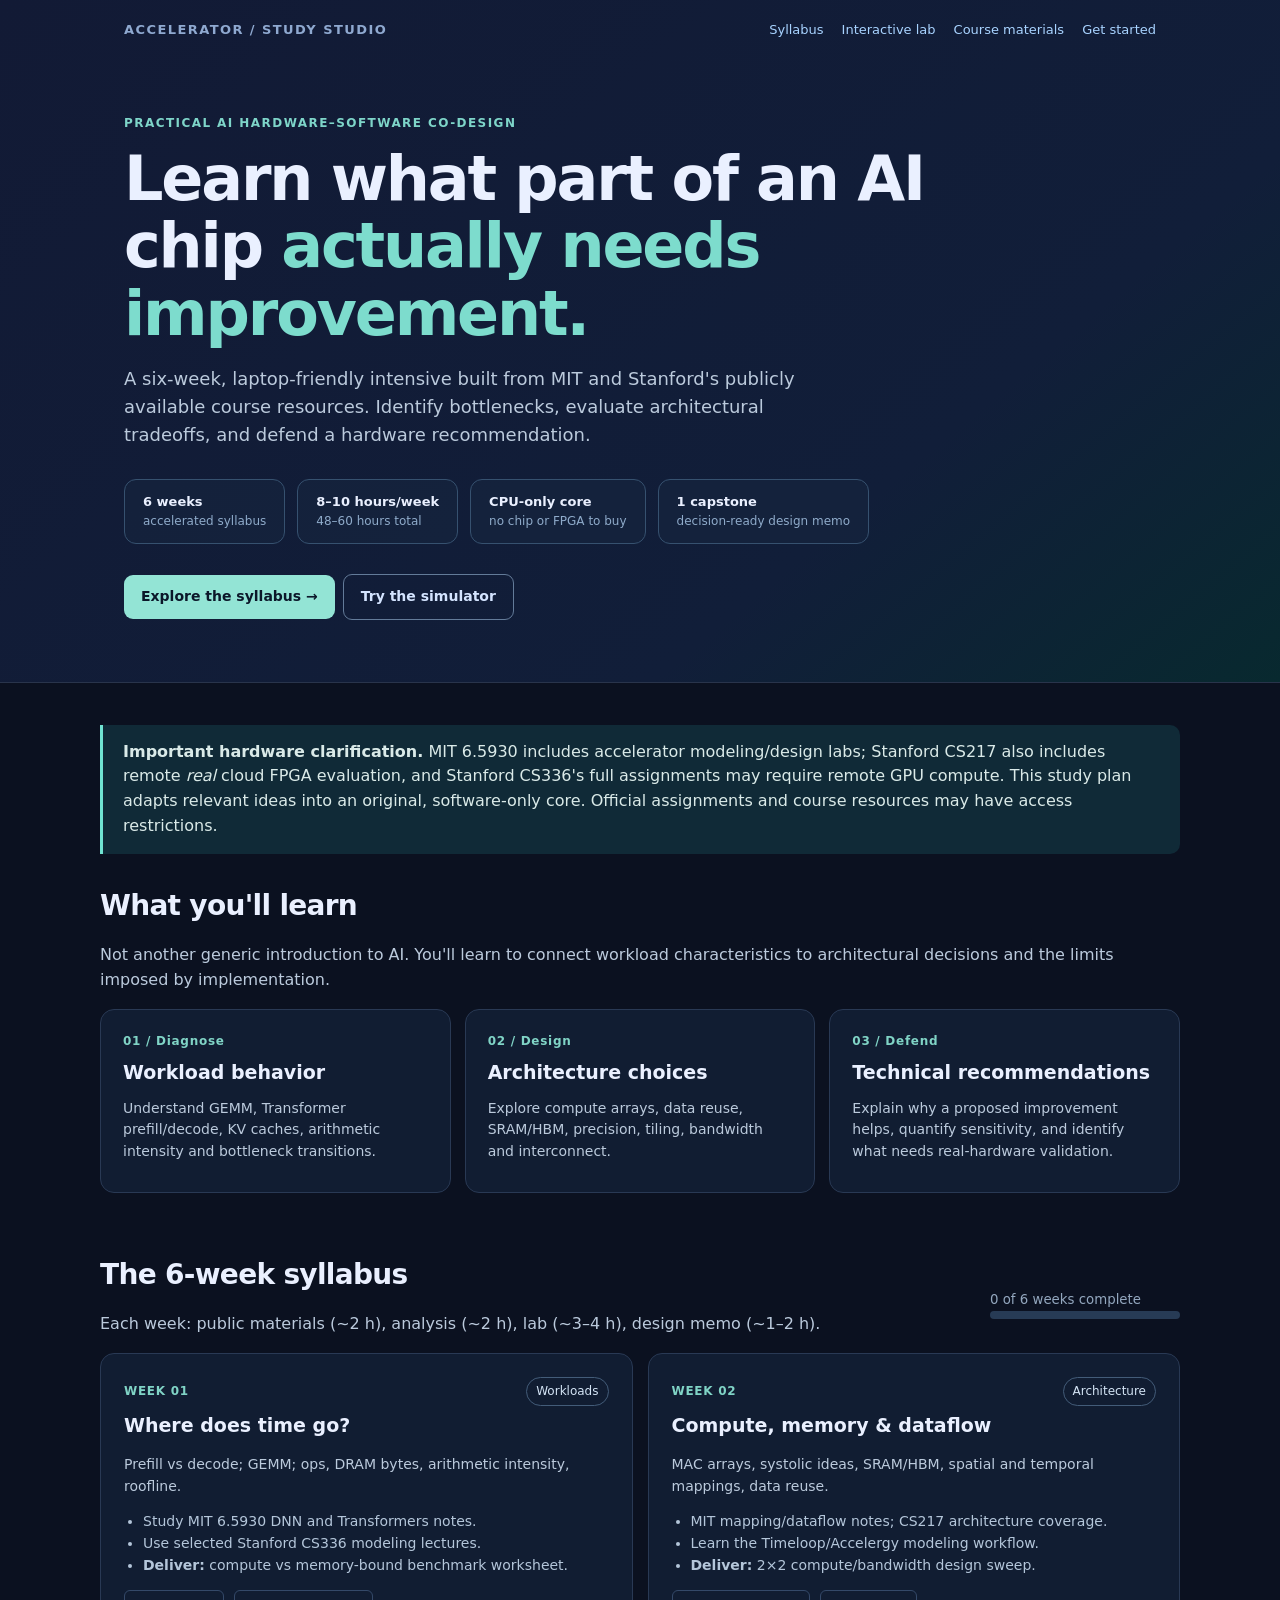
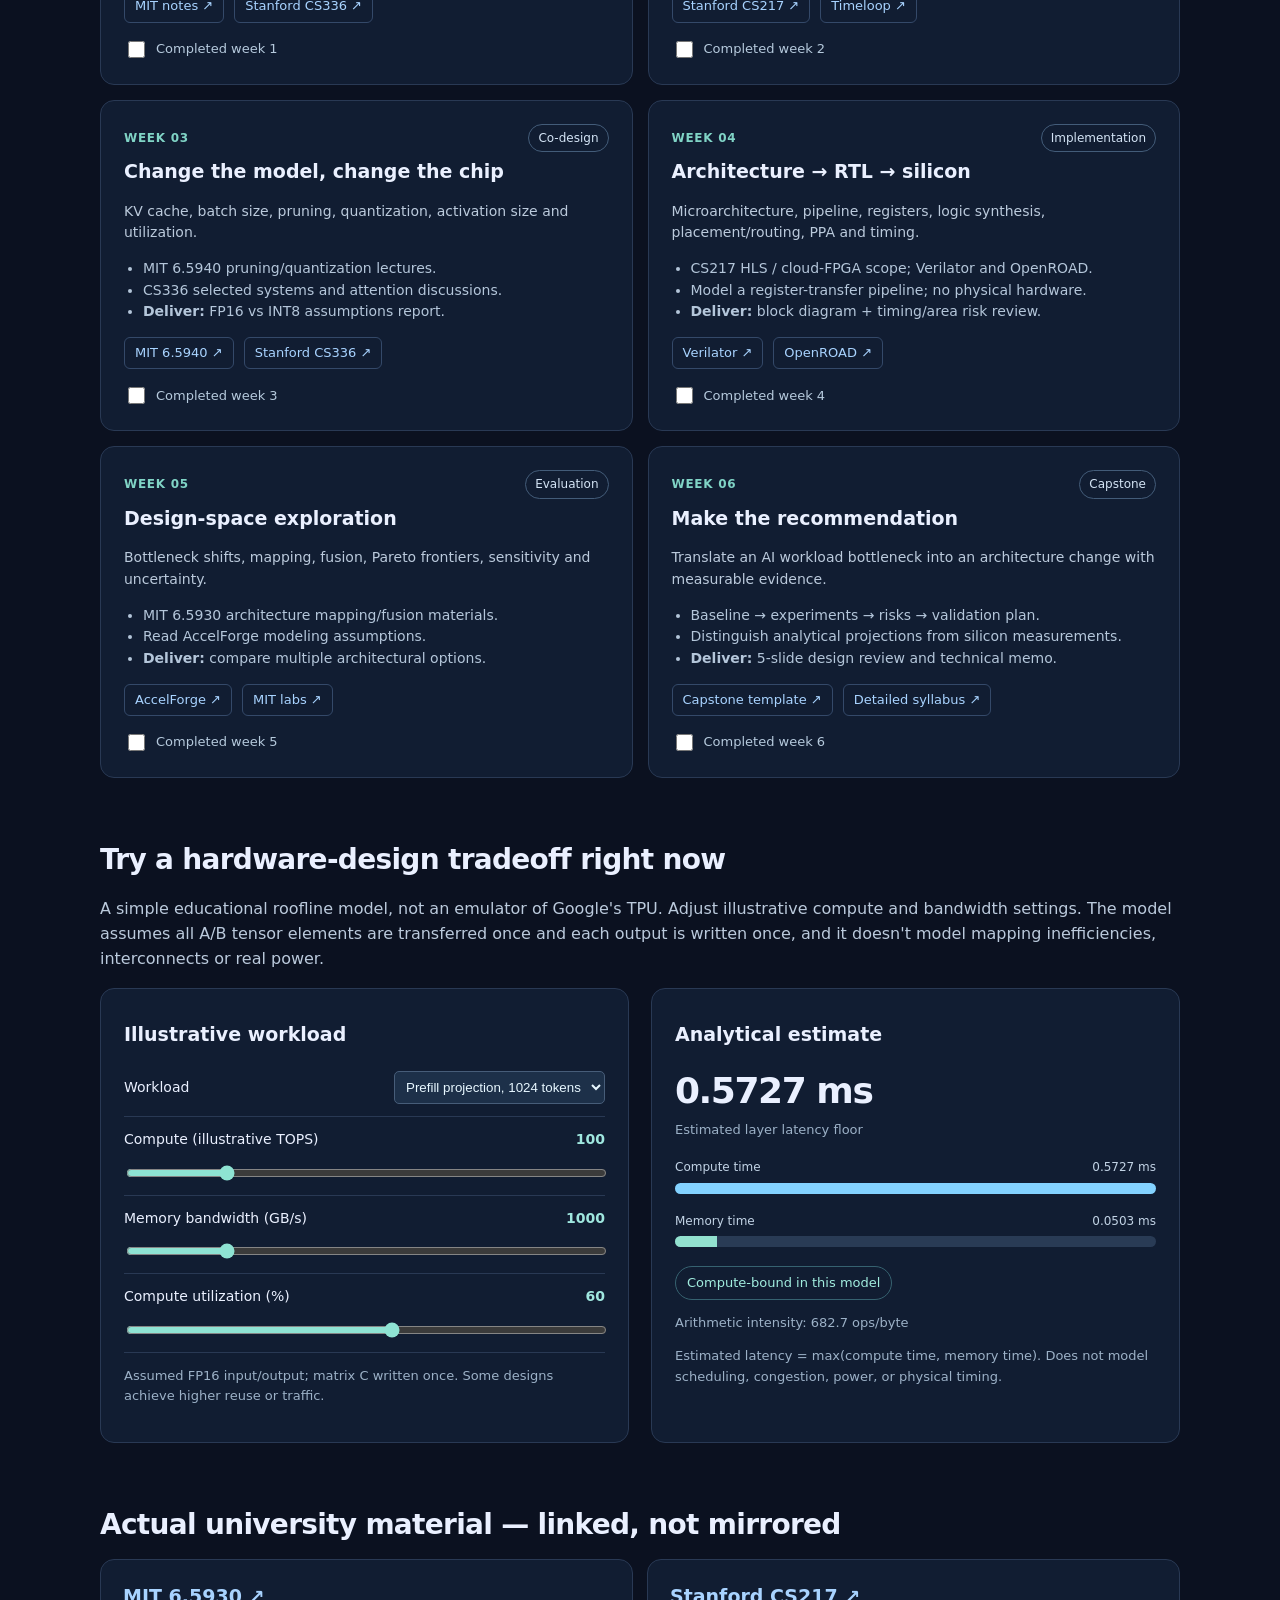
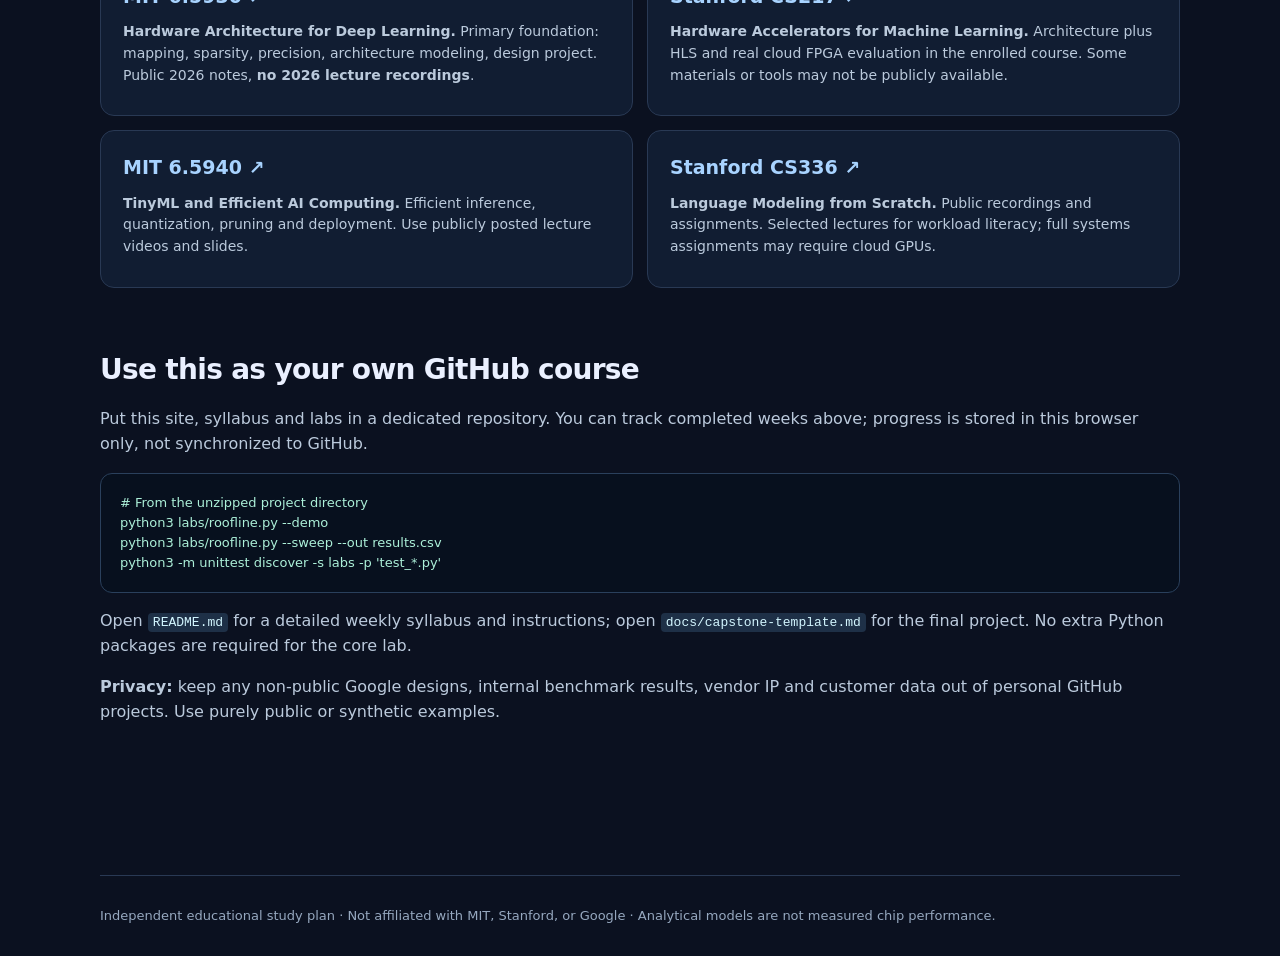
==== index.html @ 36a7a17b "Publish course landing page and interactive browser activities" ====
<!DOCTYPE html>
<html lang="en"><head><meta charset="utf-8"/><meta name="viewport" content="width=device-width, initial-scale=1"/><meta name="theme-color" content="#0b1120"/><title>AI Accelerator Co-Design — 6-Week Course</title>
<style>
:root{font-family:Inter,ui-sans-serif,system-ui,-apple-system,BlinkMacSystemFont,'Segoe UI',sans-serif;background:#0b1120;color:#eaf0ff}*{box-sizing:border-box}html{scroll-behavior:smooth}body{margin:0;line-height:1.55}a{color:#a8d3ff;text-decoration:none}a:hover{text-decoration:underline}header{border-bottom:1px solid #29344b;background:linear-gradient(140deg,#121a35 0%,#111e39 70%,#08292f 100%)}.wrap{max-width:1080px;margin:auto;padding:0 24px}.nav{display:flex;align-items:center;justify-content:space-between;padding:20px 0;gap:14px}.wordmark{font-size:13px;letter-spacing:.11em;text-transform:uppercase;color:#8fa9d0;font-weight:700}.navlinks{display:flex;flex-wrap:wrap;gap:18px;font-size:13px}.hero{padding:54px 0 62px}.eyebrow{color:#7ed5c9;letter-spacing:.12em;font-size:12px;font-weight:800;text-transform:uppercase}h1{font-size:clamp(34px,5vw,62px);line-height:1.09;letter-spacing:-.035em;margin:12px 0 15px;max-width:840px}h1 em{font-style:normal;color:#7ddccd}.lede{font-size:18px;color:#bbcadc;max-width:720px}.metrics{display:flex;gap:12px;flex-wrap:wrap;margin:30px 0}.metric{border:1px solid #36516f;background:#16253eaa;border-radius:12px;padding:12px 18px;font-weight:700;font-size:13px}.metric span{display:block;color:#8fabca;font-weight:400;font-size:12px}.button{display:inline-block;padding:11px 17px;background:#93e4d5;color:#0b1729;border-radius:9px;font-size:14px;font-weight:750}.button.secondary{background:transparent;color:#d4e4ff;border:1px solid #637b99;margin-left:8px}.main{padding:42px 0 90px}section{margin-bottom:60px}h2{font-size:28px;letter-spacing:-.025em;margin:0 0 12px}h3{font-size:19px;margin:8px 0 10px}p{color:#bbcadc}small,.muted{color:#93a7be}.notice{border-left:3px solid #70e3d1;padding:15px 20px;background:#102a37;border-radius:0 10px 10px 0;margin-bottom:30px;color:#daeae8}.grid{display:grid;grid-template-columns:repeat(3,1fr);gap:14px}.card{padding:22px;border:1px solid #293954;border-radius:14px;background:#111d32}.card p{font-size:14px;margin:7px 0}.kicker{font-size:12px;color:#80d4c6;font-weight:800;letter-spacing:.06em}.card ul{padding-left:18px;color:#b3c4da;font-size:14px}.weekgrid{display:grid;grid-template-columns:repeat(2,1fr);gap:15px}.week{border:1px solid #293954;border-radius:14px;background:#111d32;padding:23px}.week-top{display:flex;justify-content:space-between;align-items:center;gap:10px}.week h3{margin:5px 0 8px}.week p{font-size:14px}.week ul{font-size:14px;color:#b4c6da;padding-left:19px}.tag{font-size:12px;border:1px solid #435c79;border-radius:20px;padding:4px 9px;color:#d4e4f5}.done{font-size:13px;color:#b6cadd;display:flex;align-items:center;gap:8px;margin-top:15px}.done input{height:17px;width:17px;accent-color:#66d9c7}.links{display:flex;gap:10px;flex-wrap:wrap;font-size:13px}.links a{border:1px solid #344969;padding:5px 10px;border-radius:6px}.playground{display:grid;grid-template-columns:1fr 1fr;gap:22px}.panel{background:#111d32;border:1px solid #293954;border-radius:14px;padding:23px}.formrow{display:grid;grid-template-columns:1fr auto;gap:12px;align-items:center;border-bottom:1px solid #293954;padding:12px 0;font-size:14px}.formrow input{width:100%;grid-column:1 / -1;accent-color:#8ee3d3}.formrow strong{color:#9fe7df}.result{font-size:36px;font-weight:800;letter-spacing:-.04em;margin:14px 0 1px}.hint{font-size:13px;color:#9cb1c7}.barlabel{display:flex;justify-content:space-between;font-size:12px;color:#c2d3e5;margin:18px 0 6px}.track{height:11px;background:#293b55;border-radius:20px;overflow:hidden}.track i{display:block;height:100%;width:0%;background:#83d2ff;transition:width .2s}.track i.mem{background:#92e1cf}.bottleneck{display:inline-block;border:1px solid #366270;border-radius:25px;color:#a1eddf;font-size:13px;padding:6px 11px;margin-top:19px}.foot{padding:30px 0;border-top:1px solid #293954;font-size:13px;color:#96a8bf}.progress{background:#273b55;border-radius:50px;height:8px;max-width:310px;overflow:hidden}.progress>span{height:100%;width:0%;display:block;background:#8ce7d4}.materials{display:grid;grid-template-columns:1fr 1fr;gap:14px}.materials .card h3{margin-top:0}code{background:#1e3047;padding:2px 5px;border-radius:4px;color:#d3f6ff}.terminal{background:#07101e;border:1px solid #2a405c;padding:19px;border-radius:12px;overflow:auto;color:#acf0d9;font-size:13px}@media(max-width:760px){.grid,.weekgrid,.playground,.materials{grid-template-columns:1fr}.hero{padding:34px 0 46px}.nav{align-items:flex-start;flex-direction:column}.wrap{padding:0 16px}.main{padding-top:29px}}
</style></head>
<body><header><div class="wrap"><nav class="nav"><div class="wordmark">Accelerator / Study Studio</div><div class="navlinks"><a href="#syllabus">Syllabus</a><a href="#lab">Interactive lab</a><a href="#sources">Course materials</a><a href="#setup">Get started</a></div></nav><div class="hero"><div class="eyebrow">Practical AI hardware–software co-design</div><h1>Learn what part of an AI chip <em>actually needs improvement.</em></h1><p class="lede">A six-week, laptop-friendly intensive built from MIT and Stanford's publicly available course resources. Identify bottlenecks, evaluate architectural tradeoffs, and defend a hardware recommendation.</p><div class="metrics"><div class="metric">6 weeks<span>accelerated syllabus</span></div><div class="metric">8–10 hours/week<span>48–60 hours total</span></div><div class="metric">CPU-only core<span>no chip or FPGA to buy</span></div><div class="metric">1 capstone<span>decision-ready design memo</span></div></div><a class="button" href="#syllabus">Explore the syllabus →</a><a class="button secondary" href="#lab">Try the simulator</a></div></div></header>
<main class="wrap main"><div class="notice"><strong>Important hardware clarification.</strong> MIT 6.5930 includes accelerator modeling/design labs; Stanford CS217 also includes remote <em>real</em> cloud FPGA evaluation, and Stanford CS336's full assignments may require remote GPU compute. This study plan adapts relevant ideas into an original, software-only core. Official assignments and course resources may have access restrictions.</div>
<section id="outcome"><h2>What you'll learn</h2><p>Not another generic introduction to AI. You'll learn to connect workload characteristics to architectural decisions and the limits imposed by implementation.</p><div class="grid"><article class="card"><div class="kicker">01 / Diagnose</div><h3>Workload behavior</h3><p>Understand GEMM, Transformer prefill/decode, KV caches, arithmetic intensity and bottleneck transitions.</p></article><article class="card"><div class="kicker">02 / Design</div><h3>Architecture choices</h3><p>Explore compute arrays, data reuse, SRAM/HBM, precision, tiling, bandwidth and interconnect.</p></article><article class="card"><div class="kicker">03 / Defend</div><h3>Technical recommendations</h3><p>Explain why a proposed improvement helps, quantify sensitivity, and identify what needs real-hardware validation.</p></article></div></section>
<section id="syllabus"><div style="display:flex;align-items:center;justify-content:space-between;flex-wrap:wrap;gap:16px"><div><h2>The 6-week syllabus</h2><p>Each week: public materials (~2 h), analysis (~2 h), lab (~3–4 h), design memo (~1–2 h).</p></div><div style="min-width:190px"><small id="progressText">0 of 6 weeks complete</small><div class="progress"><span id="progressbar"></span></div></div></div><div class="weekgrid">
<article class="week"><div class="week-top"><span class="kicker">WEEK 01</span><span class="tag">Workloads</span></div><h3>Where does time go?</h3><p>Prefill vs decode; GEMM; ops, DRAM bytes, arithmetic intensity, roofline.</p><ul><li>Study MIT 6.5930 DNN and Transformers notes.</li><li>Use selected Stanford CS336 modeling lectures.</li><li><strong>Deliver:</strong> compute vs memory-bound benchmark worksheet.</li></ul><div class="links"><a href="https://csg.csail.mit.edu/6.5930/syllabus.html">MIT notes ↗</a><a href="https://cs336.stanford.edu/">Stanford CS336 ↗</a></div><label class="done"><input type="checkbox" data-week="1"/> Completed week 1</label></article>
<article class="week"><div class="week-top"><span class="kicker">WEEK 02</span><span class="tag">Architecture</span></div><h3>Compute, memory & dataflow</h3><p>MAC arrays, systolic ideas, SRAM/HBM, spatial and temporal mappings, data reuse.</p><ul><li>MIT mapping/dataflow notes; CS217 architecture coverage.</li><li>Learn the Timeloop/Accelergy modeling workflow.</li><li><strong>Deliver:</strong> 2×2 compute/bandwidth design sweep.</li></ul><div class="links"><a href="https://cs217.stanford.edu/">Stanford CS217 ↗</a><a href="https://timeloop.csail.mit.edu/">Timeloop ↗</a></div><label class="done"><input type="checkbox" data-week="2"/> Completed week 2</label></article>
<article class="week"><div class="week-top"><span class="kicker">WEEK 03</span><span class="tag">Co-design</span></div><h3>Change the model, change the chip</h3><p>KV cache, batch size, pruning, quantization, activation size and utilization.</p><ul><li>MIT 6.5940 pruning/quantization lectures.</li><li>CS336 selected systems and attention discussions.</li><li><strong>Deliver:</strong> FP16 vs INT8 assumptions report.</li></ul><div class="links"><a href="https://hanlab.mit.edu/course">MIT 6.5940 ↗</a><a href="https://cs336.stanford.edu/">Stanford CS336 ↗</a></div><label class="done"><input type="checkbox" data-week="3"/> Completed week 3</label></article>
<article class="week"><div class="week-top"><span class="kicker">WEEK 04</span><span class="tag">Implementation</span></div><h3>Architecture → RTL → silicon</h3><p>Microarchitecture, pipeline, registers, logic synthesis, placement/routing, PPA and timing.</p><ul><li>CS217 HLS / cloud-FPGA scope; Verilator and OpenROAD.</li><li>Model a register-transfer pipeline; no physical hardware.</li><li><strong>Deliver:</strong> block diagram + timing/area risk review.</li></ul><div class="links"><a href="https://verilator.org/guide/latest/">Verilator ↗</a><a href="https://openroad.readthedocs.io/">OpenROAD ↗</a></div><label class="done"><input type="checkbox" data-week="4"/> Completed week 4</label></article>
<article class="week"><div class="week-top"><span class="kicker">WEEK 05</span><span class="tag">Evaluation</span></div><h3>Design-space exploration</h3><p>Bottleneck shifts, mapping, fusion, Pareto frontiers, sensitivity and uncertainty.</p><ul><li>MIT 6.5930 architecture mapping/fusion materials.</li><li>Read AccelForge modeling assumptions.</li><li><strong>Deliver:</strong> compare multiple architectural options.</li></ul><div class="links"><a href="https://accelergy-project.github.io/accelforge/guide/modeling.html">AccelForge ↗</a><a href="https://csg.csail.mit.edu/6.5930/info.html">MIT labs ↗</a></div><label class="done"><input type="checkbox" data-week="5"/> Completed week 5</label></article>
<article class="week"><div class="week-top"><span class="kicker">WEEK 06</span><span class="tag">Capstone</span></div><h3>Make the recommendation</h3><p>Translate an AI workload bottleneck into an architecture change with measurable evidence.</p><ul><li>Baseline → experiments → risks → validation plan.</li><li>Distinguish analytical projections from silicon measurements.</li><li><strong>Deliver:</strong> 5-slide design review and technical memo.</li></ul><div class="links"><a href="docs/capstone-template.md">Capstone template ↗</a><a href="README.md">Detailed syllabus ↗</a></div><label class="done"><input type="checkbox" data-week="6"/> Completed week 6</label></article>
</div></section>
<section id="lab"><h2>Try a hardware-design tradeoff right now</h2><p>A simple educational roofline model, not an emulator of Google's TPU. Adjust illustrative compute and bandwidth settings. The model assumes all A/B tensor elements are transferred once and each output is written once, and it doesn't model mapping inefficiencies, interconnects or real power.</p><div class="playground"><div class="panel"><h3>Illustrative workload</h3><label class="formrow"><span>Workload</span><select id="shape" style="background:#1d3049;color:#e7f7ff;border:1px solid #475d79;padding:7px;border-radius:5px"><option value="1,4096,4096">Decode projection, batch 1</option><option value="32,4096,4096">Decode projection, batch 32</option><option selected value="1024,4096,4096">Prefill projection, 1024 tokens</option><option value="1024,11008,4096">Prefill MLP</option></select></label><div class="formrow"><span>Compute (illustrative TOPS)</span><strong id="computeVal">100</strong><input type="range" id="compute" min="25" max="400" step="25" value="100"/></div><div class="formrow"><span>Memory bandwidth (GB/s)</span><strong id="bwVal">1000</strong><input type="range" id="bw" min="250" max="4000" step="250" value="1000"/></div><div class="formrow"><span>Compute utilization (%)</span><strong id="utilVal">60</strong><input type="range" id="util" min="10" max="100" step="10" value="60"/></div><p class="hint">Assumed FP16 input/output; matrix C written once. Some designs achieve higher reuse or traffic.</p></div><div class="panel"><h3>Analytical estimate</h3><div class="result" id="latency">—</div><div class="hint">Estimated layer latency floor</div><div class="barlabel"><span>Compute time</span><span id="compMs">—</span></div><div class="track"><i id="compBar"></i></div><div class="barlabel"><span>Memory time</span><span id="memMs">—</span></div><div class="track"><i id="memBar" class="mem"></i></div><div class="bottleneck" id="bound">—</div><p class="hint" id="intensity"></p><p class="hint">Estimated latency = max(compute time, memory time). Does not model scheduling, congestion, power, or physical timing.</p></div></div></section>
<section id="sources"><h2>Actual university material — linked, not mirrored</h2><div class="materials"><article class="card"><h3><a href="https://csg.csail.mit.edu/6.5930/syllabus.html">MIT 6.5930 ↗</a></h3><p><strong>Hardware Architecture for Deep Learning.</strong> Primary foundation: mapping, sparsity, precision, architecture modeling, design project. Public 2026 notes, <strong>no 2026 lecture recordings</strong>.</p></article><article class="card"><h3><a href="https://cs217.stanford.edu/">Stanford CS217 ↗</a></h3><p><strong>Hardware Accelerators for Machine Learning.</strong> Architecture plus HLS and real cloud FPGA evaluation in the enrolled course. Some materials or tools may not be publicly available.</p></article><article class="card"><h3><a href="https://hanlab.mit.edu/course">MIT 6.5940 ↗</a></h3><p><strong>TinyML and Efficient AI Computing.</strong> Efficient inference, quantization, pruning and deployment. Use publicly posted lecture videos and slides.</p></article><article class="card"><h3><a href="https://cs336.stanford.edu/">Stanford CS336 ↗</a></h3><p><strong>Language Modeling from Scratch.</strong> Public recordings and assignments. Selected lectures for workload literacy; full systems assignments may require cloud GPUs.</p></article></div></section>
<section id="setup"><h2>Use this as your own GitHub course</h2><p>Put this site, syllabus and labs in a dedicated repository. You can track completed weeks above; progress is stored in this browser only, not synchronized to GitHub.</p><div class="terminal"># From the unzipped project directory<br>python3 labs/roofline.py --demo<br>python3 labs/roofline.py --sweep --out results.csv<br>python3 -m unittest discover -s labs -p 'test_*.py'</div><p>Open <code>README.md</code> for a detailed weekly syllabus and instructions; open <code>docs/capstone-template.md</code> for the final project. No extra Python packages are required for the core lab.</p><p><strong>Privacy:</strong> keep any non-public Google designs, internal benchmark results, vendor IP and customer data out of personal GitHub projects. Use purely public or synthetic examples.</p></section></main>
<footer><div class="wrap foot">Independent educational study plan · Not affiliated with MIT, Stanford, or Google · Analytical models are not measured chip performance.</div></footer>
<script>
(function(){const checks=[...document.querySelectorAll('input[data-week]')];function progress(){let n=checks.filter(c=>c.checked).length;document.getElementById('progressText').textContent=n+' of 6 weeks complete';document.getElementById('progressbar').style.width=(n/6*100)+'%'}checks.forEach(c=>{c.checked=localStorage.getItem('accelerator-week-'+c.dataset.week)==='yes';c.addEventListener('change',()=>{localStorage.setItem('accelerator-week-'+c.dataset.week,c.checked?'yes':'no');progress()})});progress();
const ids=['shape','compute','bw','util'],elt=id=>document.getElementById(id);function update(){let [m,n,k]=elt('shape').value.split(',').map(Number),p=Number(elt('compute').value),bw=Number(elt('bw').value),u=Number(elt('util').value)/100;elt('computeVal').textContent=p;elt('bwVal').textContent=bw;elt('utilVal').textContent=Math.round(u*100);let ops=2*m*n*k,bytes=2*(m*k+k*n+m*n),ct=ops/(p*1e12*u)*1e3,mt=bytes/(bw*1e9)*1e3,lat=Math.max(ct,mt);elt('latency').textContent=lat.toFixed(4)+' ms';elt('compMs').textContent=ct.toFixed(4)+' ms';elt('memMs').textContent=mt.toFixed(4)+' ms';elt('compBar').style.width=Math.max(1,ct/lat*100)+'%';elt('memBar').style.width=Math.max(1,mt/lat*100)+'%';elt('bound').textContent=(ct>=mt?'Compute-bound':'Memory-bound')+' in this model';elt('intensity').textContent='Arithmetic intensity: '+(ops/bytes).toFixed(1)+' ops/byte';}ids.forEach(id=>elt(id).addEventListener('input',update));update()})();
</script></body></html>
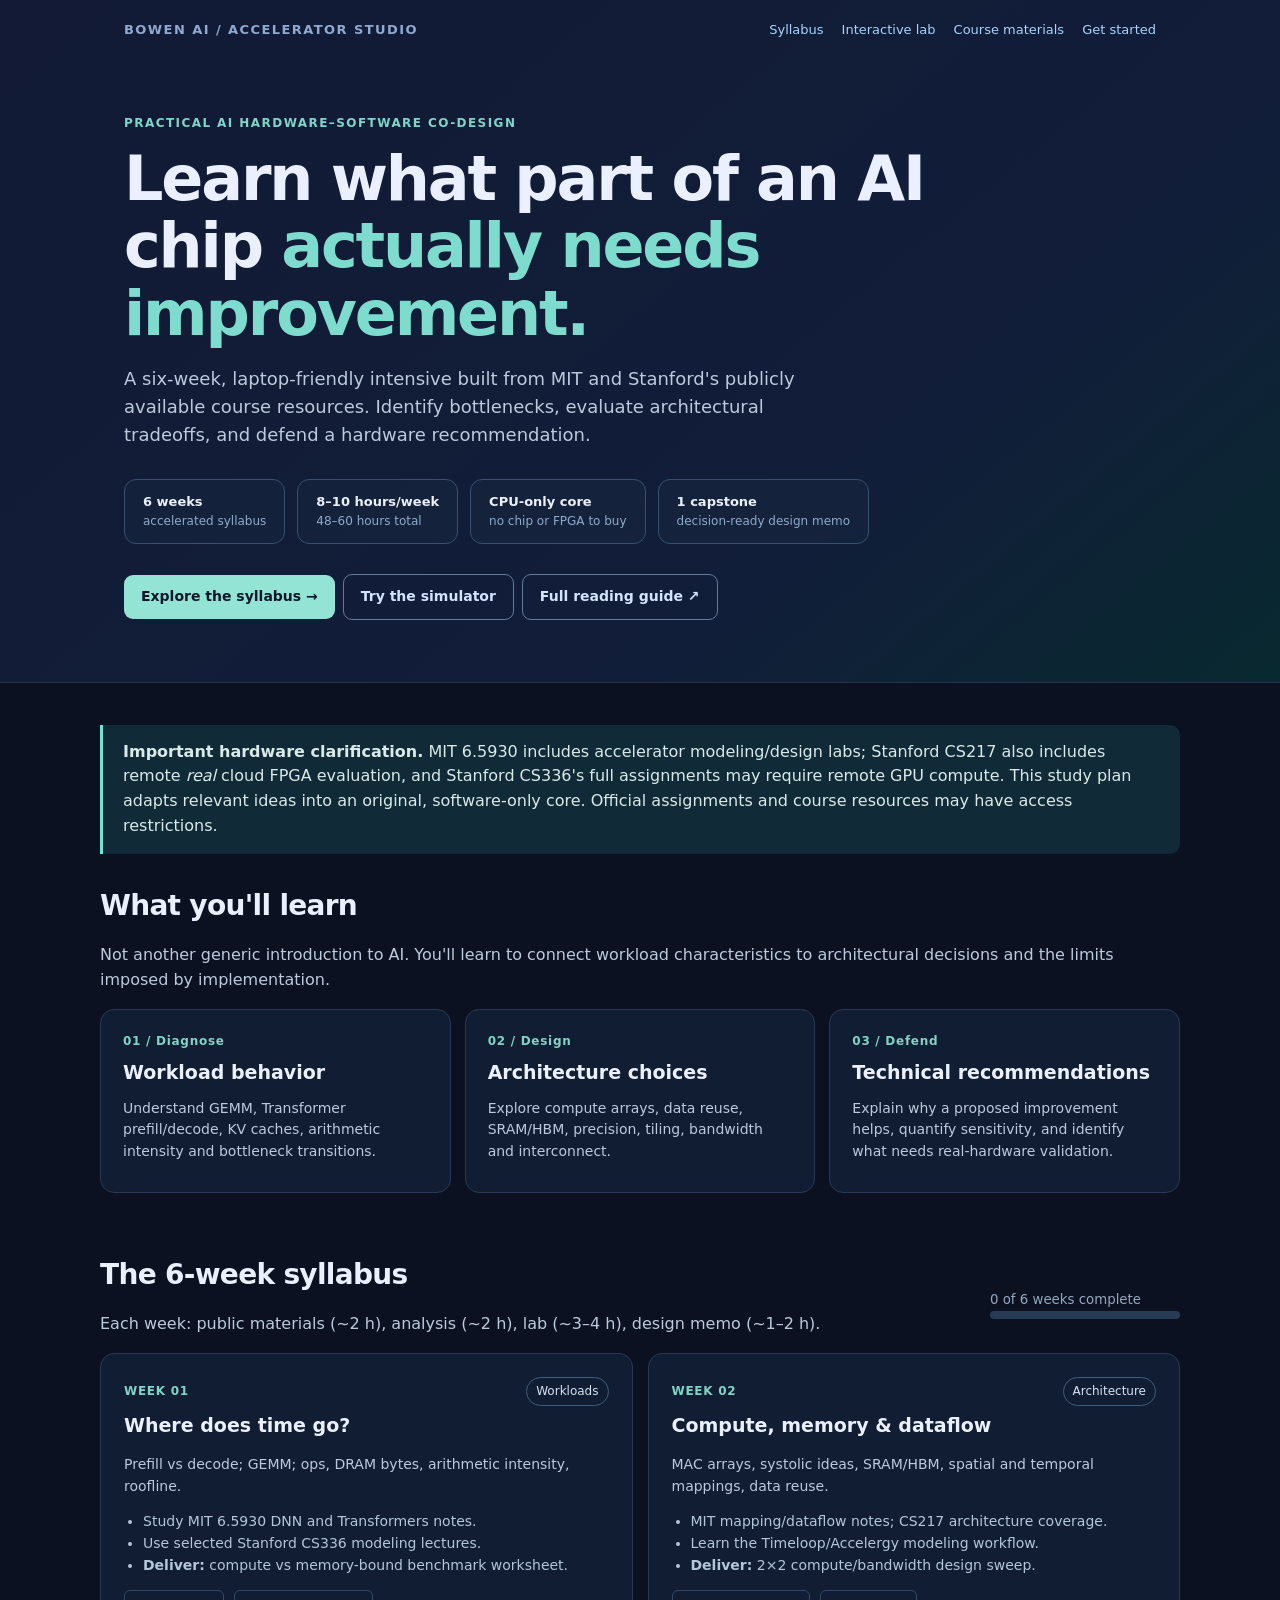
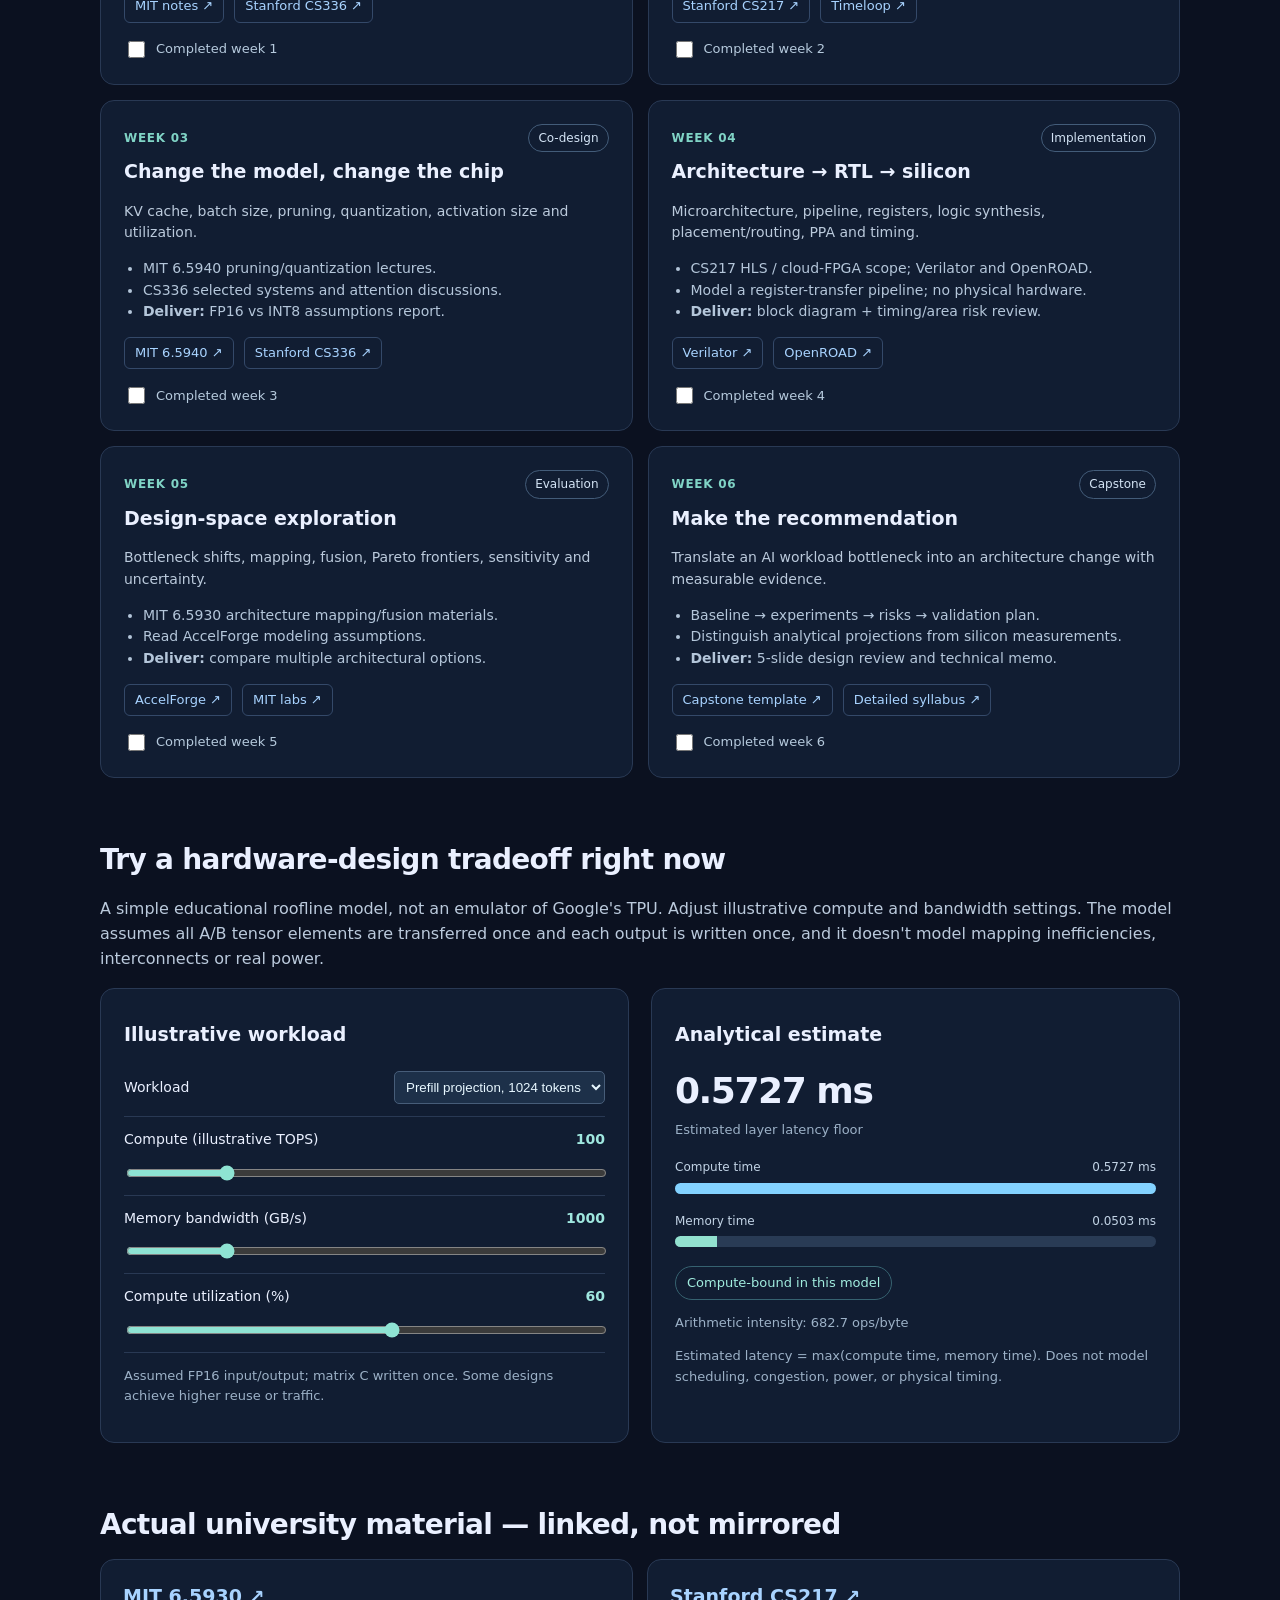
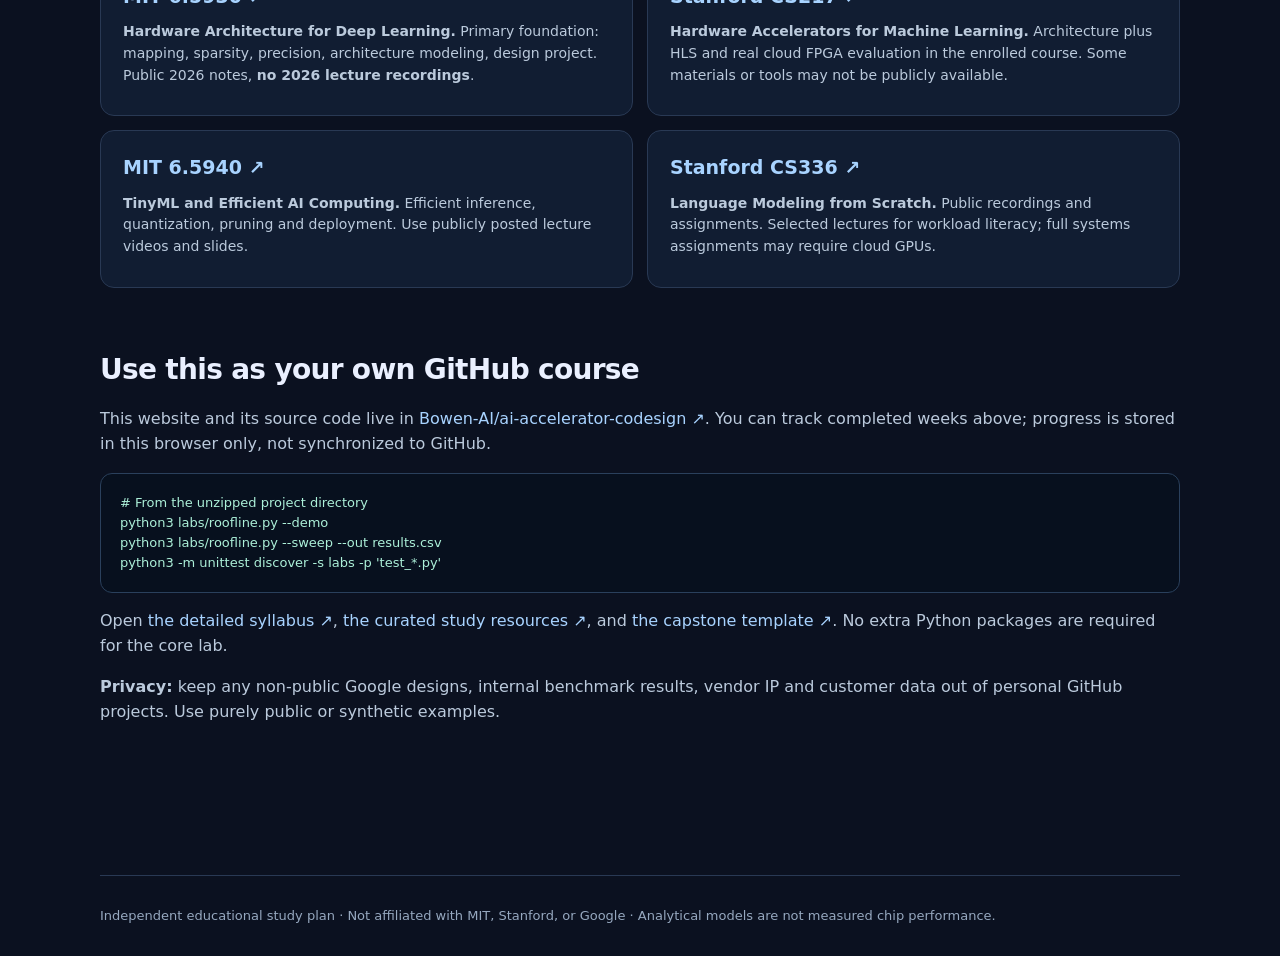
==== commit 709d9248: "Polish Bowen-AI study site with repository and reading guide links" ====
--- a/index.html
+++ b/index.html
@@ -3,7 +3,7 @@
 <style>
 :root{font-family:Inter,ui-sans-serif,system-ui,-apple-system,BlinkMacSystemFont,'Segoe UI',sans-serif;background:#0b1120;color:#eaf0ff}*{box-sizing:border-box}html{scroll-behavior:smooth}body{margin:0;line-height:1.55}a{color:#a8d3ff;text-decoration:none}a:hover{text-decoration:underline}header{border-bottom:1px solid #29344b;background:linear-gradient(140deg,#121a35 0%,#111e39 70%,#08292f 100%)}.wrap{max-width:1080px;margin:auto;padding:0 24px}.nav{display:flex;align-items:center;justify-content:space-between;padding:20px 0;gap:14px}.wordmark{font-size:13px;letter-spacing:.11em;text-transform:uppercase;color:#8fa9d0;font-weight:700}.navlinks{display:flex;flex-wrap:wrap;gap:18px;font-size:13px}.hero{padding:54px 0 62px}.eyebrow{color:#7ed5c9;letter-spacing:.12em;font-size:12px;font-weight:800;text-transform:uppercase}h1{font-size:clamp(34px,5vw,62px);line-height:1.09;letter-spacing:-.035em;margin:12px 0 15px;max-width:840px}h1 em{font-style:normal;color:#7ddccd}.lede{font-size:18px;color:#bbcadc;max-width:720px}.metrics{display:flex;gap:12px;flex-wrap:wrap;margin:30px 0}.metric{border:1px solid #36516f;background:#16253eaa;border-radius:12px;padding:12px 18px;font-weight:700;font-size:13px}.metric span{display:block;color:#8fabca;font-weight:400;font-size:12px}.button{display:inline-block;padding:11px 17px;background:#93e4d5;color:#0b1729;border-radius:9px;font-size:14px;font-weight:750}.button.secondary{background:transparent;color:#d4e4ff;border:1px solid #637b99;margin-left:8px}.main{padding:42px 0 90px}section{margin-bottom:60px}h2{font-size:28px;letter-spacing:-.025em;margin:0 0 12px}h3{font-size:19px;margin:8px 0 10px}p{color:#bbcadc}small,.muted{color:#93a7be}.notice{border-left:3px solid #70e3d1;padding:15px 20px;background:#102a37;border-radius:0 10px 10px 0;margin-bottom:30px;color:#daeae8}.grid{display:grid;grid-template-columns:repeat(3,1fr);gap:14px}.card{padding:22px;border:1px solid #293954;border-radius:14px;background:#111d32}.card p{font-size:14px;margin:7px 0}.kicker{font-size:12px;color:#80d4c6;font-weight:800;letter-spacing:.06em}.card ul{padding-left:18px;color:#b3c4da;font-size:14px}.weekgrid{display:grid;grid-template-columns:repeat(2,1fr);gap:15px}.week{border:1px solid #293954;border-radius:14px;background:#111d32;padding:23px}.week-top{display:flex;justify-content:space-between;align-items:center;gap:10px}.week h3{margin:5px 0 8px}.week p{font-size:14px}.week ul{font-size:14px;color:#b4c6da;padding-left:19px}.tag{font-size:12px;border:1px solid #435c79;border-radius:20px;padding:4px 9px;color:#d4e4f5}.done{font-size:13px;color:#b6cadd;display:flex;align-items:center;gap:8px;margin-top:15px}.done input{height:17px;width:17px;accent-color:#66d9c7}.links{display:flex;gap:10px;flex-wrap:wrap;font-size:13px}.links a{border:1px solid #344969;padding:5px 10px;border-radius:6px}.playground{display:grid;grid-template-columns:1fr 1fr;gap:22px}.panel{background:#111d32;border:1px solid #293954;border-radius:14px;padding:23px}.formrow{display:grid;grid-template-columns:1fr auto;gap:12px;align-items:center;border-bottom:1px solid #293954;padding:12px 0;font-size:14px}.formrow input{width:100%;grid-column:1 / -1;accent-color:#8ee3d3}.formrow strong{color:#9fe7df}.result{font-size:36px;font-weight:800;letter-spacing:-.04em;margin:14px 0 1px}.hint{font-size:13px;color:#9cb1c7}.barlabel{display:flex;justify-content:space-between;font-size:12px;color:#c2d3e5;margin:18px 0 6px}.track{height:11px;background:#293b55;border-radius:20px;overflow:hidden}.track i{display:block;height:100%;width:0%;background:#83d2ff;transition:width .2s}.track i.mem{background:#92e1cf}.bottleneck{display:inline-block;border:1px solid #366270;border-radius:25px;color:#a1eddf;font-size:13px;padding:6px 11px;margin-top:19px}.foot{padding:30px 0;border-top:1px solid #293954;font-size:13px;color:#96a8bf}.progress{background:#273b55;border-radius:50px;height:8px;max-width:310px;overflow:hidden}.progress>span{height:100%;width:0%;display:block;background:#8ce7d4}.materials{display:grid;grid-template-columns:1fr 1fr;gap:14px}.materials .card h3{margin-top:0}code{background:#1e3047;padding:2px 5px;border-radius:4px;color:#d3f6ff}.terminal{background:#07101e;border:1px solid #2a405c;padding:19px;border-radius:12px;overflow:auto;color:#acf0d9;font-size:13px}@media(max-width:760px){.grid,.weekgrid,.playground,.materials{grid-template-columns:1fr}.hero{padding:34px 0 46px}.nav{align-items:flex-start;flex-direction:column}.wrap{padding:0 16px}.main{padding-top:29px}}
 </style></head>
-<body><header><div class="wrap"><nav class="nav"><div class="wordmark">Accelerator / Study Studio</div><div class="navlinks"><a href="#syllabus">Syllabus</a><a href="#lab">Interactive lab</a><a href="#sources">Course materials</a><a href="#setup">Get started</a></div></nav><div class="hero"><div class="eyebrow">Practical AI hardware–software co-design</div><h1>Learn what part of an AI chip <em>actually needs improvement.</em></h1><p class="lede">A six-week, laptop-friendly intensive built from MIT and Stanford's publicly available course resources. Identify bottlenecks, evaluate architectural tradeoffs, and defend a hardware recommendation.</p><div class="metrics"><div class="metric">6 weeks<span>accelerated syllabus</span></div><div class="metric">8–10 hours/week<span>48–60 hours total</span></div><div class="metric">CPU-only core<span>no chip or FPGA to buy</span></div><div class="metric">1 capstone<span>decision-ready design memo</span></div></div><a class="button" href="#syllabus">Explore the syllabus →</a><a class="button secondary" href="#lab">Try the simulator</a></div></div></header>
+<body><header><div class="wrap"><nav class="nav"><div class="wordmark">Bowen AI / Accelerator Studio</div><div class="navlinks"><a href="#syllabus">Syllabus</a><a href="#lab">Interactive lab</a><a href="#sources">Course materials</a><a href="#setup">Get started</a></div></nav><div class="hero"><div class="eyebrow">Practical AI hardware–software co-design</div><h1>Learn what part of an AI chip <em>actually needs improvement.</em></h1><p class="lede">A six-week, laptop-friendly intensive built from MIT and Stanford's publicly available course resources. Identify bottlenecks, evaluate architectural tradeoffs, and defend a hardware recommendation.</p><div class="metrics"><div class="metric">6 weeks<span>accelerated syllabus</span></div><div class="metric">8–10 hours/week<span>48–60 hours total</span></div><div class="metric">CPU-only core<span>no chip or FPGA to buy</span></div><div class="metric">1 capstone<span>decision-ready design memo</span></div></div><a class="button" href="#syllabus">Explore the syllabus →</a><a class="button secondary" href="#lab">Try the simulator</a><a class="button secondary" href="docs/course-materials.md">Full reading guide ↗</a></div></div></header>
 <main class="wrap main"><div class="notice"><strong>Important hardware clarification.</strong> MIT 6.5930 includes accelerator modeling/design labs; Stanford CS217 also includes remote <em>real</em> cloud FPGA evaluation, and Stanford CS336's full assignments may require remote GPU compute. This study plan adapts relevant ideas into an original, software-only core. Official assignments and course resources may have access restrictions.</div>
 <section id="outcome"><h2>What you'll learn</h2><p>Not another generic introduction to AI. You'll learn to connect workload characteristics to architectural decisions and the limits imposed by implementation.</p><div class="grid"><article class="card"><div class="kicker">01 / Diagnose</div><h3>Workload behavior</h3><p>Understand GEMM, Transformer prefill/decode, KV caches, arithmetic intensity and bottleneck transitions.</p></article><article class="card"><div class="kicker">02 / Design</div><h3>Architecture choices</h3><p>Explore compute arrays, data reuse, SRAM/HBM, precision, tiling, bandwidth and interconnect.</p></article><article class="card"><div class="kicker">03 / Defend</div><h3>Technical recommendations</h3><p>Explain why a proposed improvement helps, quantify sensitivity, and identify what needs real-hardware validation.</p></article></div></section>
 <section id="syllabus"><div style="display:flex;align-items:center;justify-content:space-between;flex-wrap:wrap;gap:16px"><div><h2>The 6-week syllabus</h2><p>Each week: public materials (~2 h), analysis (~2 h), lab (~3–4 h), design memo (~1–2 h).</p></div><div style="min-width:190px"><small id="progressText">0 of 6 weeks complete</small><div class="progress"><span id="progressbar"></span></div></div></div><div class="weekgrid">
@@ -16,7 +16,7 @@
 </div></section>
 <section id="lab"><h2>Try a hardware-design tradeoff right now</h2><p>A simple educational roofline model, not an emulator of Google's TPU. Adjust illustrative compute and bandwidth settings. The model assumes all A/B tensor elements are transferred once and each output is written once, and it doesn't model mapping inefficiencies, interconnects or real power.</p><div class="playground"><div class="panel"><h3>Illustrative workload</h3><label class="formrow"><span>Workload</span><select id="shape" style="background:#1d3049;color:#e7f7ff;border:1px solid #475d79;padding:7px;border-radius:5px"><option value="1,4096,4096">Decode projection, batch 1</option><option value="32,4096,4096">Decode projection, batch 32</option><option selected value="1024,4096,4096">Prefill projection, 1024 tokens</option><option value="1024,11008,4096">Prefill MLP</option></select></label><div class="formrow"><span>Compute (illustrative TOPS)</span><strong id="computeVal">100</strong><input type="range" id="compute" min="25" max="400" step="25" value="100"/></div><div class="formrow"><span>Memory bandwidth (GB/s)</span><strong id="bwVal">1000</strong><input type="range" id="bw" min="250" max="4000" step="250" value="1000"/></div><div class="formrow"><span>Compute utilization (%)</span><strong id="utilVal">60</strong><input type="range" id="util" min="10" max="100" step="10" value="60"/></div><p class="hint">Assumed FP16 input/output; matrix C written once. Some designs achieve higher reuse or traffic.</p></div><div class="panel"><h3>Analytical estimate</h3><div class="result" id="latency">—</div><div class="hint">Estimated layer latency floor</div><div class="barlabel"><span>Compute time</span><span id="compMs">—</span></div><div class="track"><i id="compBar"></i></div><div class="barlabel"><span>Memory time</span><span id="memMs">—</span></div><div class="track"><i id="memBar" class="mem"></i></div><div class="bottleneck" id="bound">—</div><p class="hint" id="intensity"></p><p class="hint">Estimated latency = max(compute time, memory time). Does not model scheduling, congestion, power, or physical timing.</p></div></div></section>
 <section id="sources"><h2>Actual university material — linked, not mirrored</h2><div class="materials"><article class="card"><h3><a href="https://csg.csail.mit.edu/6.5930/syllabus.html">MIT 6.5930 ↗</a></h3><p><strong>Hardware Architecture for Deep Learning.</strong> Primary foundation: mapping, sparsity, precision, architecture modeling, design project. Public 2026 notes, <strong>no 2026 lecture recordings</strong>.</p></article><article class="card"><h3><a href="https://cs217.stanford.edu/">Stanford CS217 ↗</a></h3><p><strong>Hardware Accelerators for Machine Learning.</strong> Architecture plus HLS and real cloud FPGA evaluation in the enrolled course. Some materials or tools may not be publicly available.</p></article><article class="card"><h3><a href="https://hanlab.mit.edu/course">MIT 6.5940 ↗</a></h3><p><strong>TinyML and Efficient AI Computing.</strong> Efficient inference, quantization, pruning and deployment. Use publicly posted lecture videos and slides.</p></article><article class="card"><h3><a href="https://cs336.stanford.edu/">Stanford CS336 ↗</a></h3><p><strong>Language Modeling from Scratch.</strong> Public recordings and assignments. Selected lectures for workload literacy; full systems assignments may require cloud GPUs.</p></article></div></section>
-<section id="setup"><h2>Use this as your own GitHub course</h2><p>Put this site, syllabus and labs in a dedicated repository. You can track completed weeks above; progress is stored in this browser only, not synchronized to GitHub.</p><div class="terminal"># From the unzipped project directory<br>python3 labs/roofline.py --demo<br>python3 labs/roofline.py --sweep --out results.csv<br>python3 -m unittest discover -s labs -p 'test_*.py'</div><p>Open <code>README.md</code> for a detailed weekly syllabus and instructions; open <code>docs/capstone-template.md</code> for the final project. No extra Python packages are required for the core lab.</p><p><strong>Privacy:</strong> keep any non-public Google designs, internal benchmark results, vendor IP and customer data out of personal GitHub projects. Use purely public or synthetic examples.</p></section></main>
+<section id="setup"><h2>Use this as your own GitHub course</h2><p>This website and its source code live in <a href="https://github.com/Bowen-AI/ai-accelerator-codesign">Bowen-AI/ai-accelerator-codesign ↗</a>. You can track completed weeks above; progress is stored in this browser only, not synchronized to GitHub.</p><div class="terminal"># From the unzipped project directory<br>python3 labs/roofline.py --demo<br>python3 labs/roofline.py --sweep --out results.csv<br>python3 -m unittest discover -s labs -p 'test_*.py'</div><p>Open <a href="README.md">the detailed syllabus ↗</a>, <a href="docs/course-materials.md">the curated study resources ↗</a>, and <a href="docs/capstone-template.md">the capstone template ↗</a>. No extra Python packages are required for the core lab.</p><p><strong>Privacy:</strong> keep any non-public Google designs, internal benchmark results, vendor IP and customer data out of personal GitHub projects. Use purely public or synthetic examples.</p></section></main>
 <footer><div class="wrap foot">Independent educational study plan · Not affiliated with MIT, Stanford, or Google · Analytical models are not measured chip performance.</div></footer>
 <script>
 (function(){const checks=[...document.querySelectorAll('input[data-week]')];function progress(){let n=checks.filter(c=>c.checked).length;document.getElementById('progressText').textContent=n+' of 6 weeks complete';document.getElementById('progressbar').style.width=(n/6*100)+'%'}checks.forEach(c=>{c.checked=localStorage.getItem('accelerator-week-'+c.dataset.week)==='yes';c.addEventListener('change',()=>{localStorage.setItem('accelerator-week-'+c.dataset.week,c.checked?'yes':'no');progress()})});progress();
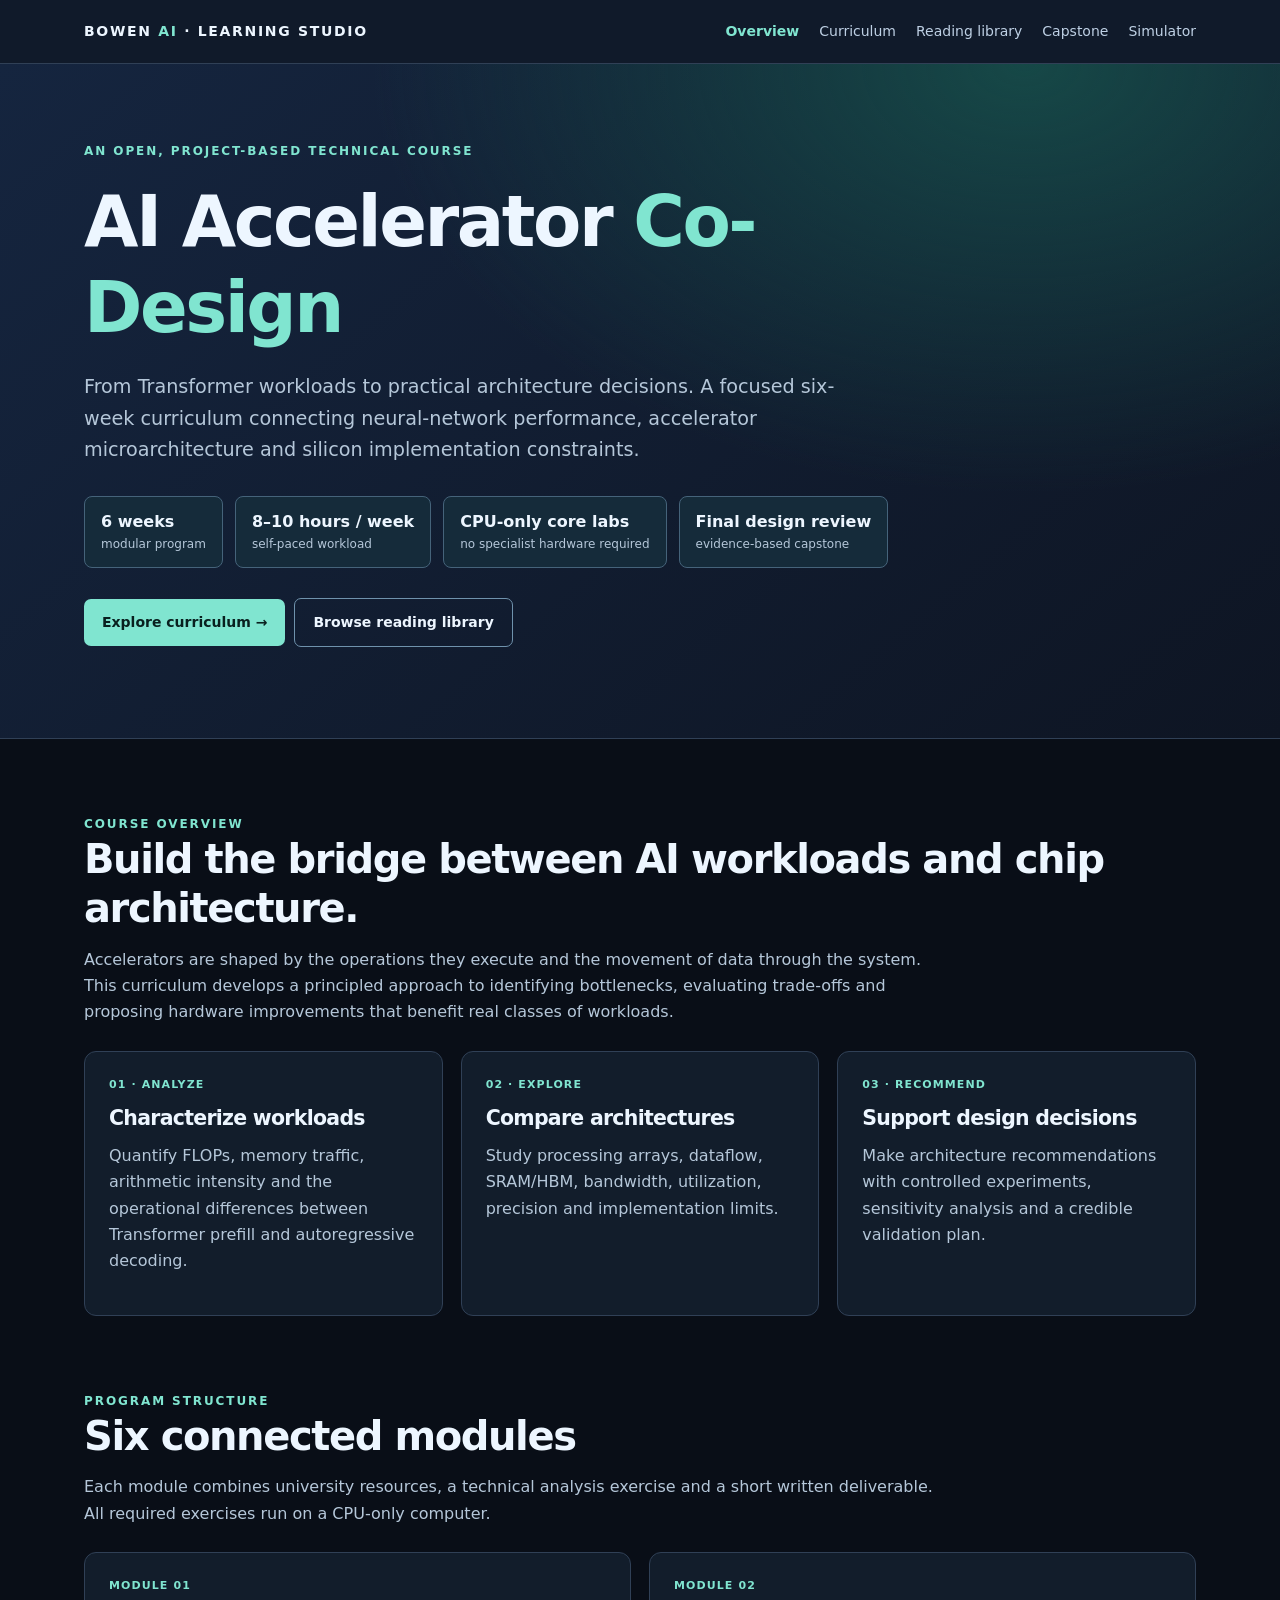
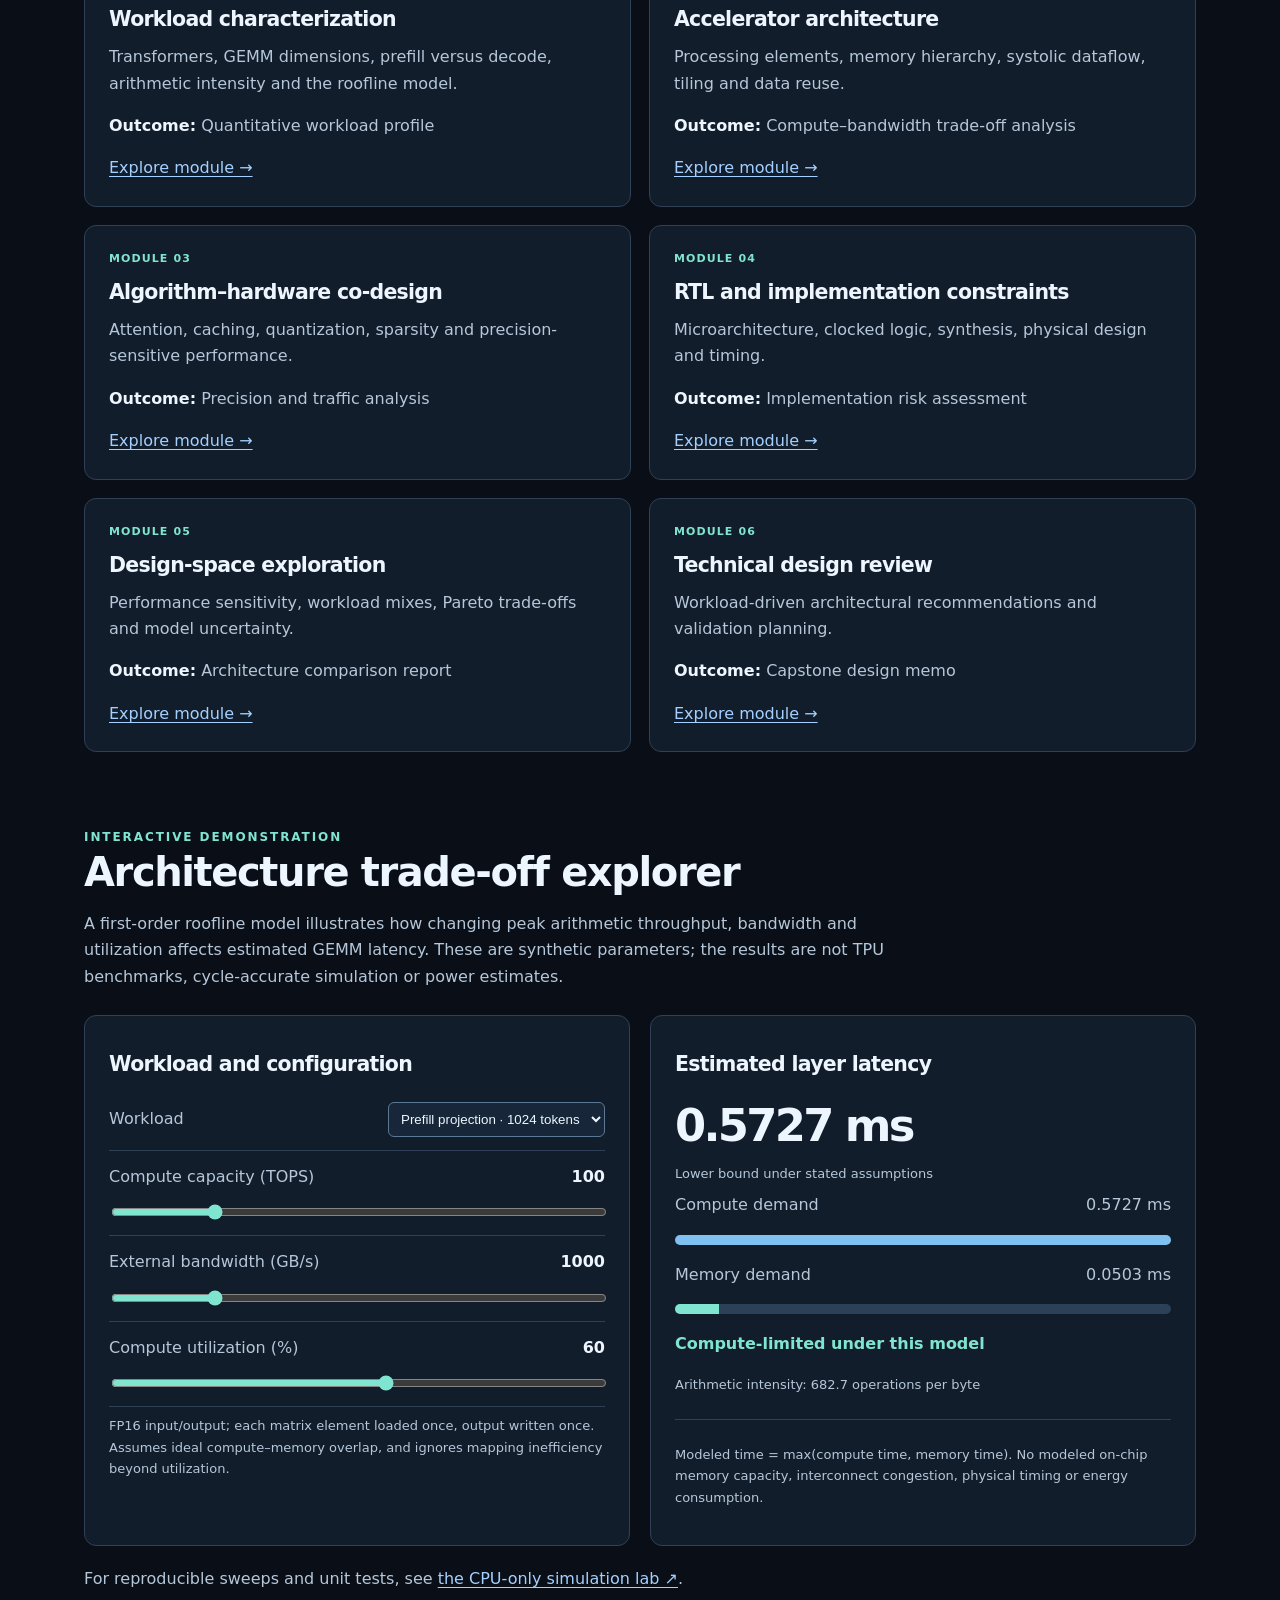
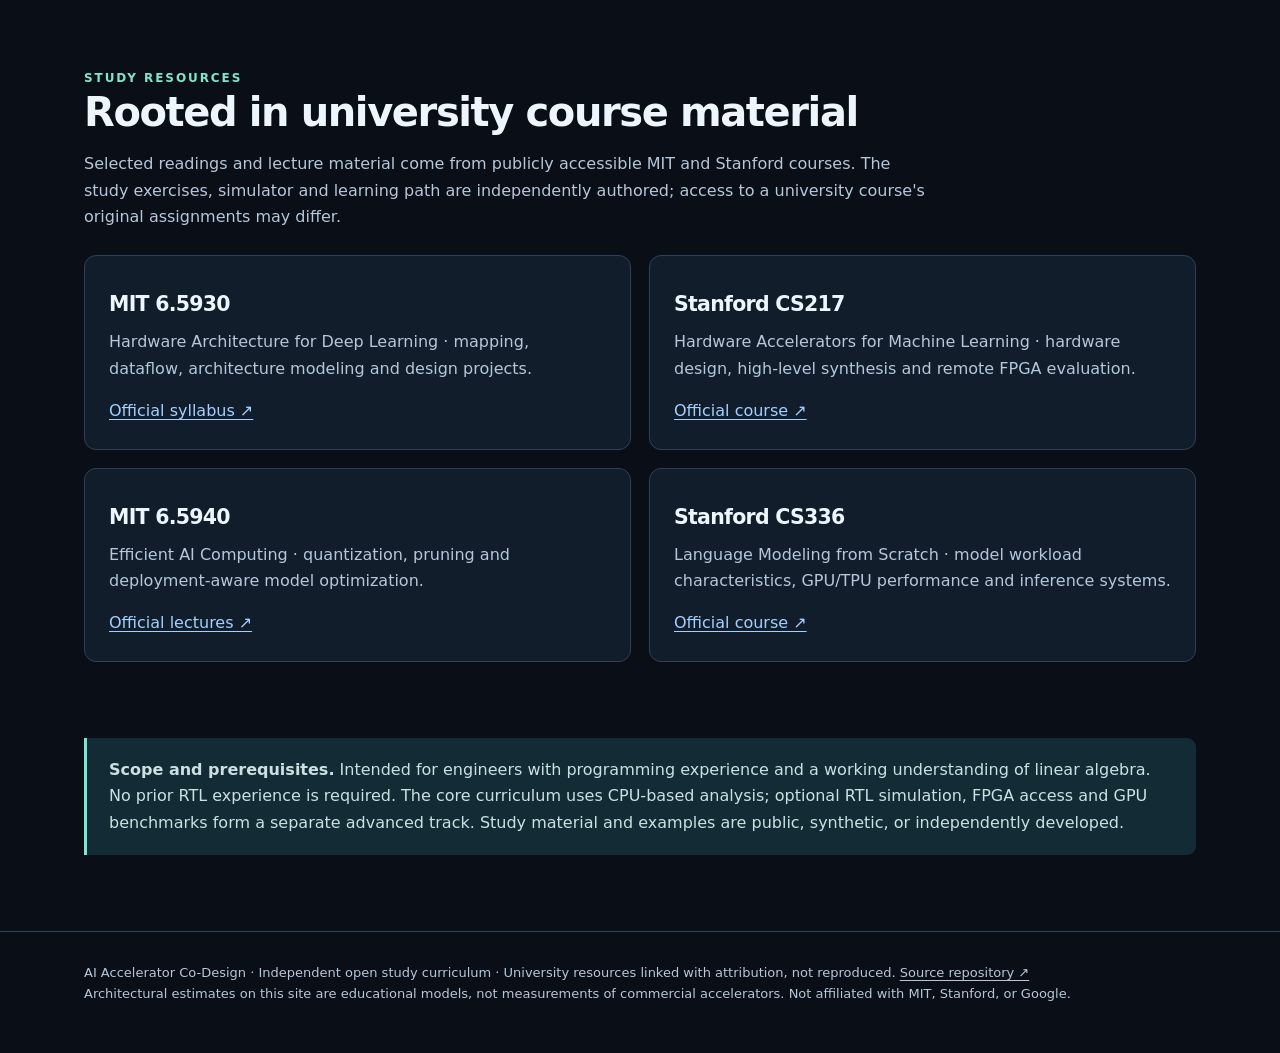
==== commit 1024bb86: "Redesign public learning site with editorial curriculum, reading library, and capstone" ====
--- a/index.html
+++ b/index.html
@@ -1,24 +1,23 @@
-<!DOCTYPE html>
-<html lang="en"><head><meta charset="utf-8"/><meta name="viewport" content="width=device-width, initial-scale=1"/><meta name="theme-color" content="#0b1120"/><title>AI Accelerator Co-Design — 6-Week Course</title>
-<style>
-:root{font-family:Inter,ui-sans-serif,system-ui,-apple-system,BlinkMacSystemFont,'Segoe UI',sans-serif;background:#0b1120;color:#eaf0ff}*{box-sizing:border-box}html{scroll-behavior:smooth}body{margin:0;line-height:1.55}a{color:#a8d3ff;text-decoration:none}a:hover{text-decoration:underline}header{border-bottom:1px solid #29344b;background:linear-gradient(140deg,#121a35 0%,#111e39 70%,#08292f 100%)}.wrap{max-width:1080px;margin:auto;padding:0 24px}.nav{display:flex;align-items:center;justify-content:space-between;padding:20px 0;gap:14px}.wordmark{font-size:13px;letter-spacing:.11em;text-transform:uppercase;color:#8fa9d0;font-weight:700}.navlinks{display:flex;flex-wrap:wrap;gap:18px;font-size:13px}.hero{padding:54px 0 62px}.eyebrow{color:#7ed5c9;letter-spacing:.12em;font-size:12px;font-weight:800;text-transform:uppercase}h1{font-size:clamp(34px,5vw,62px);line-height:1.09;letter-spacing:-.035em;margin:12px 0 15px;max-width:840px}h1 em{font-style:normal;color:#7ddccd}.lede{font-size:18px;color:#bbcadc;max-width:720px}.metrics{display:flex;gap:12px;flex-wrap:wrap;margin:30px 0}.metric{border:1px solid #36516f;background:#16253eaa;border-radius:12px;padding:12px 18px;font-weight:700;font-size:13px}.metric span{display:block;color:#8fabca;font-weight:400;font-size:12px}.button{display:inline-block;padding:11px 17px;background:#93e4d5;color:#0b1729;border-radius:9px;font-size:14px;font-weight:750}.button.secondary{background:transparent;color:#d4e4ff;border:1px solid #637b99;margin-left:8px}.main{padding:42px 0 90px}section{margin-bottom:60px}h2{font-size:28px;letter-spacing:-.025em;margin:0 0 12px}h3{font-size:19px;margin:8px 0 10px}p{color:#bbcadc}small,.muted{color:#93a7be}.notice{border-left:3px solid #70e3d1;padding:15px 20px;background:#102a37;border-radius:0 10px 10px 0;margin-bottom:30px;color:#daeae8}.grid{display:grid;grid-template-columns:repeat(3,1fr);gap:14px}.card{padding:22px;border:1px solid #293954;border-radius:14px;background:#111d32}.card p{font-size:14px;margin:7px 0}.kicker{font-size:12px;color:#80d4c6;font-weight:800;letter-spacing:.06em}.card ul{padding-left:18px;color:#b3c4da;font-size:14px}.weekgrid{display:grid;grid-template-columns:repeat(2,1fr);gap:15px}.week{border:1px solid #293954;border-radius:14px;background:#111d32;padding:23px}.week-top{display:flex;justify-content:space-between;align-items:center;gap:10px}.week h3{margin:5px 0 8px}.week p{font-size:14px}.week ul{font-size:14px;color:#b4c6da;padding-left:19px}.tag{font-size:12px;border:1px solid #435c79;border-radius:20px;padding:4px 9px;color:#d4e4f5}.done{font-size:13px;color:#b6cadd;display:flex;align-items:center;gap:8px;margin-top:15px}.done input{height:17px;width:17px;accent-color:#66d9c7}.links{display:flex;gap:10px;flex-wrap:wrap;font-size:13px}.links a{border:1px solid #344969;padding:5px 10px;border-radius:6px}.playground{display:grid;grid-template-columns:1fr 1fr;gap:22px}.panel{background:#111d32;border:1px solid #293954;border-radius:14px;padding:23px}.formrow{display:grid;grid-template-columns:1fr auto;gap:12px;align-items:center;border-bottom:1px solid #293954;padding:12px 0;font-size:14px}.formrow input{width:100%;grid-column:1 / -1;accent-color:#8ee3d3}.formrow strong{color:#9fe7df}.result{font-size:36px;font-weight:800;letter-spacing:-.04em;margin:14px 0 1px}.hint{font-size:13px;color:#9cb1c7}.barlabel{display:flex;justify-content:space-between;font-size:12px;color:#c2d3e5;margin:18px 0 6px}.track{height:11px;background:#293b55;border-radius:20px;overflow:hidden}.track i{display:block;height:100%;width:0%;background:#83d2ff;transition:width .2s}.track i.mem{background:#92e1cf}.bottleneck{display:inline-block;border:1px solid #366270;border-radius:25px;color:#a1eddf;font-size:13px;padding:6px 11px;margin-top:19px}.foot{padding:30px 0;border-top:1px solid #293954;font-size:13px;color:#96a8bf}.progress{background:#273b55;border-radius:50px;height:8px;max-width:310px;overflow:hidden}.progress>span{height:100%;width:0%;display:block;background:#8ce7d4}.materials{display:grid;grid-template-columns:1fr 1fr;gap:14px}.materials .card h3{margin-top:0}code{background:#1e3047;padding:2px 5px;border-radius:4px;color:#d3f6ff}.terminal{background:#07101e;border:1px solid #2a405c;padding:19px;border-radius:12px;overflow:auto;color:#acf0d9;font-size:13px}@media(max-width:760px){.grid,.weekgrid,.playground,.materials{grid-template-columns:1fr}.hero{padding:34px 0 46px}.nav{align-items:flex-start;flex-direction:column}.wrap{padding:0 16px}.main{padding-top:29px}}
-</style></head>
-<body><header><div class="wrap"><nav class="nav"><div class="wordmark">Bowen AI / Accelerator Studio</div><div class="navlinks"><a href="#syllabus">Syllabus</a><a href="#lab">Interactive lab</a><a href="#sources">Course materials</a><a href="#setup">Get started</a></div></nav><div class="hero"><div class="eyebrow">Practical AI hardware–software co-design</div><h1>Learn what part of an AI chip <em>actually needs improvement.</em></h1><p class="lede">A six-week, laptop-friendly intensive built from MIT and Stanford's publicly available course resources. Identify bottlenecks, evaluate architectural tradeoffs, and defend a hardware recommendation.</p><div class="metrics"><div class="metric">6 weeks<span>accelerated syllabus</span></div><div class="metric">8–10 hours/week<span>48–60 hours total</span></div><div class="metric">CPU-only core<span>no chip or FPGA to buy</span></div><div class="metric">1 capstone<span>decision-ready design memo</span></div></div><a class="button" href="#syllabus">Explore the syllabus →</a><a class="button secondary" href="#lab">Try the simulator</a><a class="button secondary" href="docs/course-materials.md">Full reading guide ↗</a></div></div></header>
-<main class="wrap main"><div class="notice"><strong>Important hardware clarification.</strong> MIT 6.5930 includes accelerator modeling/design labs; Stanford CS217 also includes remote <em>real</em> cloud FPGA evaluation, and Stanford CS336's full assignments may require remote GPU compute. This study plan adapts relevant ideas into an original, software-only core. Official assignments and course resources may have access restrictions.</div>
-<section id="outcome"><h2>What you'll learn</h2><p>Not another generic introduction to AI. You'll learn to connect workload characteristics to architectural decisions and the limits imposed by implementation.</p><div class="grid"><article class="card"><div class="kicker">01 / Diagnose</div><h3>Workload behavior</h3><p>Understand GEMM, Transformer prefill/decode, KV caches, arithmetic intensity and bottleneck transitions.</p></article><article class="card"><div class="kicker">02 / Design</div><h3>Architecture choices</h3><p>Explore compute arrays, data reuse, SRAM/HBM, precision, tiling, bandwidth and interconnect.</p></article><article class="card"><div class="kicker">03 / Defend</div><h3>Technical recommendations</h3><p>Explain why a proposed improvement helps, quantify sensitivity, and identify what needs real-hardware validation.</p></article></div></section>
-<section id="syllabus"><div style="display:flex;align-items:center;justify-content:space-between;flex-wrap:wrap;gap:16px"><div><h2>The 6-week syllabus</h2><p>Each week: public materials (~2 h), analysis (~2 h), lab (~3–4 h), design memo (~1–2 h).</p></div><div style="min-width:190px"><small id="progressText">0 of 6 weeks complete</small><div class="progress"><span id="progressbar"></span></div></div></div><div class="weekgrid">
-<article class="week"><div class="week-top"><span class="kicker">WEEK 01</span><span class="tag">Workloads</span></div><h3>Where does time go?</h3><p>Prefill vs decode; GEMM; ops, DRAM bytes, arithmetic intensity, roofline.</p><ul><li>Study MIT 6.5930 DNN and Transformers notes.</li><li>Use selected Stanford CS336 modeling lectures.</li><li><strong>Deliver:</strong> compute vs memory-bound benchmark worksheet.</li></ul><div class="links"><a href="https://csg.csail.mit.edu/6.5930/syllabus.html">MIT notes ↗</a><a href="https://cs336.stanford.edu/">Stanford CS336 ↗</a></div><label class="done"><input type="checkbox" data-week="1"/> Completed week 1</label></article>
-<article class="week"><div class="week-top"><span class="kicker">WEEK 02</span><span class="tag">Architecture</span></div><h3>Compute, memory & dataflow</h3><p>MAC arrays, systolic ideas, SRAM/HBM, spatial and temporal mappings, data reuse.</p><ul><li>MIT mapping/dataflow notes; CS217 architecture coverage.</li><li>Learn the Timeloop/Accelergy modeling workflow.</li><li><strong>Deliver:</strong> 2×2 compute/bandwidth design sweep.</li></ul><div class="links"><a href="https://cs217.stanford.edu/">Stanford CS217 ↗</a><a href="https://timeloop.csail.mit.edu/">Timeloop ↗</a></div><label class="done"><input type="checkbox" data-week="2"/> Completed week 2</label></article>
-<article class="week"><div class="week-top"><span class="kicker">WEEK 03</span><span class="tag">Co-design</span></div><h3>Change the model, change the chip</h3><p>KV cache, batch size, pruning, quantization, activation size and utilization.</p><ul><li>MIT 6.5940 pruning/quantization lectures.</li><li>CS336 selected systems and attention discussions.</li><li><strong>Deliver:</strong> FP16 vs INT8 assumptions report.</li></ul><div class="links"><a href="https://hanlab.mit.edu/course">MIT 6.5940 ↗</a><a href="https://cs336.stanford.edu/">Stanford CS336 ↗</a></div><label class="done"><input type="checkbox" data-week="3"/> Completed week 3</label></article>
-<article class="week"><div class="week-top"><span class="kicker">WEEK 04</span><span class="tag">Implementation</span></div><h3>Architecture → RTL → silicon</h3><p>Microarchitecture, pipeline, registers, logic synthesis, placement/routing, PPA and timing.</p><ul><li>CS217 HLS / cloud-FPGA scope; Verilator and OpenROAD.</li><li>Model a register-transfer pipeline; no physical hardware.</li><li><strong>Deliver:</strong> block diagram + timing/area risk review.</li></ul><div class="links"><a href="https://verilator.org/guide/latest/">Verilator ↗</a><a href="https://openroad.readthedocs.io/">OpenROAD ↗</a></div><label class="done"><input type="checkbox" data-week="4"/> Completed week 4</label></article>
-<article class="week"><div class="week-top"><span class="kicker">WEEK 05</span><span class="tag">Evaluation</span></div><h3>Design-space exploration</h3><p>Bottleneck shifts, mapping, fusion, Pareto frontiers, sensitivity and uncertainty.</p><ul><li>MIT 6.5930 architecture mapping/fusion materials.</li><li>Read AccelForge modeling assumptions.</li><li><strong>Deliver:</strong> compare multiple architectural options.</li></ul><div class="links"><a href="https://accelergy-project.github.io/accelforge/guide/modeling.html">AccelForge ↗</a><a href="https://csg.csail.mit.edu/6.5930/info.html">MIT labs ↗</a></div><label class="done"><input type="checkbox" data-week="5"/> Completed week 5</label></article>
-<article class="week"><div class="week-top"><span class="kicker">WEEK 06</span><span class="tag">Capstone</span></div><h3>Make the recommendation</h3><p>Translate an AI workload bottleneck into an architecture change with measurable evidence.</p><ul><li>Baseline → experiments → risks → validation plan.</li><li>Distinguish analytical projections from silicon measurements.</li><li><strong>Deliver:</strong> 5-slide design review and technical memo.</li></ul><div class="links"><a href="docs/capstone-template.md">Capstone template ↗</a><a href="README.md">Detailed syllabus ↗</a></div><label class="done"><input type="checkbox" data-week="6"/> Completed week 6</label></article>
-</div></section>
-<section id="lab"><h2>Try a hardware-design tradeoff right now</h2><p>A simple educational roofline model, not an emulator of Google's TPU. Adjust illustrative compute and bandwidth settings. The model assumes all A/B tensor elements are transferred once and each output is written once, and it doesn't model mapping inefficiencies, interconnects or real power.</p><div class="playground"><div class="panel"><h3>Illustrative workload</h3><label class="formrow"><span>Workload</span><select id="shape" style="background:#1d3049;color:#e7f7ff;border:1px solid #475d79;padding:7px;border-radius:5px"><option value="1,4096,4096">Decode projection, batch 1</option><option value="32,4096,4096">Decode projection, batch 32</option><option selected value="1024,4096,4096">Prefill projection, 1024 tokens</option><option value="1024,11008,4096">Prefill MLP</option></select></label><div class="formrow"><span>Compute (illustrative TOPS)</span><strong id="computeVal">100</strong><input type="range" id="compute" min="25" max="400" step="25" value="100"/></div><div class="formrow"><span>Memory bandwidth (GB/s)</span><strong id="bwVal">1000</strong><input type="range" id="bw" min="250" max="4000" step="250" value="1000"/></div><div class="formrow"><span>Compute utilization (%)</span><strong id="utilVal">60</strong><input type="range" id="util" min="10" max="100" step="10" value="60"/></div><p class="hint">Assumed FP16 input/output; matrix C written once. Some designs achieve higher reuse or traffic.</p></div><div class="panel"><h3>Analytical estimate</h3><div class="result" id="latency">—</div><div class="hint">Estimated layer latency floor</div><div class="barlabel"><span>Compute time</span><span id="compMs">—</span></div><div class="track"><i id="compBar"></i></div><div class="barlabel"><span>Memory time</span><span id="memMs">—</span></div><div class="track"><i id="memBar" class="mem"></i></div><div class="bottleneck" id="bound">—</div><p class="hint" id="intensity"></p><p class="hint">Estimated latency = max(compute time, memory time). Does not model scheduling, congestion, power, or physical timing.</p></div></div></section>
-<section id="sources"><h2>Actual university material — linked, not mirrored</h2><div class="materials"><article class="card"><h3><a href="https://csg.csail.mit.edu/6.5930/syllabus.html">MIT 6.5930 ↗</a></h3><p><strong>Hardware Architecture for Deep Learning.</strong> Primary foundation: mapping, sparsity, precision, architecture modeling, design project. Public 2026 notes, <strong>no 2026 lecture recordings</strong>.</p></article><article class="card"><h3><a href="https://cs217.stanford.edu/">Stanford CS217 ↗</a></h3><p><strong>Hardware Accelerators for Machine Learning.</strong> Architecture plus HLS and real cloud FPGA evaluation in the enrolled course. Some materials or tools may not be publicly available.</p></article><article class="card"><h3><a href="https://hanlab.mit.edu/course">MIT 6.5940 ↗</a></h3><p><strong>TinyML and Efficient AI Computing.</strong> Efficient inference, quantization, pruning and deployment. Use publicly posted lecture videos and slides.</p></article><article class="card"><h3><a href="https://cs336.stanford.edu/">Stanford CS336 ↗</a></h3><p><strong>Language Modeling from Scratch.</strong> Public recordings and assignments. Selected lectures for workload literacy; full systems assignments may require cloud GPUs.</p></article></div></section>
-<section id="setup"><h2>Use this as your own GitHub course</h2><p>This website and its source code live in <a href="https://github.com/Bowen-AI/ai-accelerator-codesign">Bowen-AI/ai-accelerator-codesign ↗</a>. You can track completed weeks above; progress is stored in this browser only, not synchronized to GitHub.</p><div class="terminal"># From the unzipped project directory<br>python3 labs/roofline.py --demo<br>python3 labs/roofline.py --sweep --out results.csv<br>python3 -m unittest discover -s labs -p 'test_*.py'</div><p>Open <a href="README.md">the detailed syllabus ↗</a>, <a href="docs/course-materials.md">the curated study resources ↗</a>, and <a href="docs/capstone-template.md">the capstone template ↗</a>. No extra Python packages are required for the core lab.</p><p><strong>Privacy:</strong> keep any non-public Google designs, internal benchmark results, vendor IP and customer data out of personal GitHub projects. Use purely public or synthetic examples.</p></section></main>
-<footer><div class="wrap foot">Independent educational study plan · Not affiliated with MIT, Stanford, or Google · Analytical models are not measured chip performance.</div></footer>
-<script>
-(function(){const checks=[...document.querySelectorAll('input[data-week]')];function progress(){let n=checks.filter(c=>c.checked).length;document.getElementById('progressText').textContent=n+' of 6 weeks complete';document.getElementById('progressbar').style.width=(n/6*100)+'%'}checks.forEach(c=>{c.checked=localStorage.getItem('accelerator-week-'+c.dataset.week)==='yes';c.addEventListener('change',()=>{localStorage.setItem('accelerator-week-'+c.dataset.week,c.checked?'yes':'no');progress()})});progress();
-const ids=['shape','compute','bw','util'],elt=id=>document.getElementById(id);function update(){let [m,n,k]=elt('shape').value.split(',').map(Number),p=Number(elt('compute').value),bw=Number(elt('bw').value),u=Number(elt('util').value)/100;elt('computeVal').textContent=p;elt('bwVal').textContent=bw;elt('utilVal').textContent=Math.round(u*100);let ops=2*m*n*k,bytes=2*(m*k+k*n+m*n),ct=ops/(p*1e12*u)*1e3,mt=bytes/(bw*1e9)*1e3,lat=Math.max(ct,mt);elt('latency').textContent=lat.toFixed(4)+' ms';elt('compMs').textContent=ct.toFixed(4)+' ms';elt('memMs').textContent=mt.toFixed(4)+' ms';elt('compBar').style.width=Math.max(1,ct/lat*100)+'%';elt('memBar').style.width=Math.max(1,mt/lat*100)+'%';elt('bound').textContent=(ct>=mt?'Compute-bound':'Memory-bound')+' in this model';elt('intensity').textContent='Arithmetic intensity: '+(ops/bytes).toFixed(1)+' ops/byte';}ids.forEach(id=>elt(id).addEventListener('input',update));update()})();
-</script></body></html>+<!doctype html><html lang="en"><head><meta charset="utf-8"><meta name="viewport" content="width=device-width,initial-scale=1"><meta name="theme-color" content="#090e17"><meta name="description" content="An independent six-week study program in AI accelerator architecture and hardware-software co-design."><title>AI Accelerator Co-Design | Bowen AI</title><link rel="stylesheet" href="assets/site.css"></head><body><header class="site-header"><nav class="nav" aria-label="Primary navigation"><a class="brand" href="index.html">Bowen <b>AI</b> · Learning Studio</a><div class="menu"><a href="index.html" aria-current="page">Overview</a><a href="curriculum.html" >Curriculum</a><a href="readings.html" >Reading library</a><a href="capstone.html" >Capstone</a><a href="index.html#simulator" >Simulator</a></div></nav></header>
+<section class="hero"><div class="wrap"><div class="eyebrow">An open, project-based technical course</div><h1>AI Accelerator <span class="accent">Co-Design</span></h1><p class="lead">From Transformer workloads to practical architecture decisions. A focused six-week curriculum connecting neural-network performance, accelerator microarchitecture and silicon implementation constraints.</p><div class="metadata"><div class="meta">6 weeks<span>modular program</span></div><div class="meta">8–10 hours / week<span>self-paced workload</span></div><div class="meta">CPU-only core labs<span>no specialist hardware required</span></div><div class="meta">Final design review<span>evidence-based capstone</span></div></div><a class="btn" href="curriculum.html">Explore curriculum →</a><a class="btn secondary" href="readings.html">Browse reading library</a></div></section>
+<main class="wrap">
+<section><div class="eyebrow">Course overview</div><h2>Build the bridge between AI workloads and chip architecture.</h2><p class="section-lead">Accelerators are shaped by the operations they execute and the movement of data through the system. This curriculum develops a principled approach to identifying bottlenecks, evaluating trade-offs and proposing hardware improvements that benefit real classes of workloads.</p><div class="grid"><article class="panel"><div class="tag">01 · Analyze</div><h3>Characterize workloads</h3><p>Quantify FLOPs, memory traffic, arithmetic intensity and the operational differences between Transformer prefill and autoregressive decoding.</p></article><article class="panel"><div class="tag">02 · Explore</div><h3>Compare architectures</h3><p>Study processing arrays, dataflow, SRAM/HBM, bandwidth, utilization, precision and implementation limits.</p></article><article class="panel"><div class="tag">03 · Recommend</div><h3>Support design decisions</h3><p>Make architecture recommendations with controlled experiments, sensitivity analysis and a credible validation plan.</p></article></div></section>
+<section id="modules"><div class="eyebrow">Program structure</div><h2>Six connected modules</h2><p class="section-lead">Each module combines university resources, a technical analysis exercise and a short written deliverable. All required exercises run on a CPU-only computer.</p><div class="grid two"><article class="panel"><div class="tag">Module 01</div><h3>Workload characterization</h3><p>Transformers, GEMM dimensions, prefill versus decode, arithmetic intensity and the roofline model.</p><p><strong style="color:#edf6ff">Outcome:</strong> Quantitative workload profile</p><a href="curriculum.html#week-1">Explore module →</a></article><article class="panel"><div class="tag">Module 02</div><h3>Accelerator architecture</h3><p>Processing elements, memory hierarchy, systolic dataflow, tiling and data reuse.</p><p><strong style="color:#edf6ff">Outcome:</strong> Compute–bandwidth trade-off analysis</p><a href="curriculum.html#week-2">Explore module →</a></article><article class="panel"><div class="tag">Module 03</div><h3>Algorithm–hardware co-design</h3><p>Attention, caching, quantization, sparsity and precision-sensitive performance.</p><p><strong style="color:#edf6ff">Outcome:</strong> Precision and traffic analysis</p><a href="curriculum.html#week-3">Explore module →</a></article><article class="panel"><div class="tag">Module 04</div><h3>RTL and implementation constraints</h3><p>Microarchitecture, clocked logic, synthesis, physical design and timing.</p><p><strong style="color:#edf6ff">Outcome:</strong> Implementation risk assessment</p><a href="curriculum.html#week-4">Explore module →</a></article><article class="panel"><div class="tag">Module 05</div><h3>Design-space exploration</h3><p>Performance sensitivity, workload mixes, Pareto trade-offs and model uncertainty.</p><p><strong style="color:#edf6ff">Outcome:</strong> Architecture comparison report</p><a href="curriculum.html#week-5">Explore module →</a></article><article class="panel"><div class="tag">Module 06</div><h3>Technical design review</h3><p>Workload-driven architectural recommendations and validation planning.</p><p><strong style="color:#edf6ff">Outcome:</strong> Capstone design memo</p><a href="curriculum.html#week-6">Explore module →</a></article></div></section>
+<section id="simulator"><div class="eyebrow">Interactive demonstration</div><h2>Architecture trade-off explorer</h2><p class="section-lead">A first-order roofline model illustrates how changing peak arithmetic throughput, bandwidth and utilization affects estimated GEMM latency. These are synthetic parameters; the results are not TPU benchmarks, cycle-accurate simulation or power estimates.</p>
+<div class="lab"><div class="panel"><h3>Workload and configuration</h3>
+<div class="formrow"><label for="shape">Workload</label><select id="shape"><option value="1,4096,4096">Decode projection · batch 1</option><option value="32,4096,4096">Decode projection · batch 32</option><option value="1024,4096,4096" selected>Prefill projection · 1024 tokens</option><option value="1024,11008,4096">MLP projection · 1024 tokens</option></select></div>
+<div class="formrow"><label for="compute">Compute capacity (TOPS)</label><strong id="computeVal">100</strong><input id="compute" type="range" min="25" max="400" step="25" value="100"></div>
+<div class="formrow"><label for="bw">External bandwidth (GB/s)</label><strong id="bwVal">1000</strong><input id="bw" type="range" min="250" max="4000" step="250" value="1000"></div>
+<div class="formrow"><label for="util">Compute utilization (%)</label><strong id="utilVal">60</strong><input id="util" type="range" min="10" max="100" step="10" value="60"></div>
+<p class="caption">FP16 input/output; each matrix element loaded once, output written once. Assumes ideal compute–memory overlap, and ignores mapping inefficiency beyond utilization.</p></div>
+<div class="panel" aria-live="polite"><h3>Estimated layer latency</h3><div class="estimate" id="latency">—</div><div class="tiny">Lower bound under stated assumptions</div><p>Compute demand <span style="float:right" id="compMs">—</span></p><div class="bar"><span id="compBar"></span></div><p>Memory demand <span style="float:right" id="memMs">—</span></p><div class="bar"><span id="memBar" class="memory"></span></div><p><strong id="bound" class="accent">—</strong></p><p class="tiny" id="intensity"></p><div class="rule"></div><p class="caption">Modeled time = max(compute time, memory time). No modeled on-chip memory capacity, interconnect congestion, physical timing or energy consumption.</p></div></div>
+<p style="margin-top:20px">For reproducible sweeps and unit tests, see <a href="https://github.com/Bowen-AI/ai-accelerator-codesign/tree/main/labs">the CPU-only simulation lab ↗</a>.</p></section>
+<section><div class="eyebrow">Study resources</div><h2>Rooted in university course material</h2><p class="section-lead">Selected readings and lecture material come from publicly accessible MIT and Stanford courses. The study exercises, simulator and learning path are independently authored; access to a university course's original assignments may differ.</p><div class="grid two">
+<article class="panel"><h3>MIT 6.5930</h3><p>Hardware Architecture for Deep Learning · mapping, dataflow, architecture modeling and design projects.</p><a href="https://csg.csail.mit.edu/6.5930/syllabus.html">Official syllabus ↗</a></article>
+<article class="panel"><h3>Stanford CS217</h3><p>Hardware Accelerators for Machine Learning · hardware design, high-level synthesis and remote FPGA evaluation.</p><a href="https://cs217.stanford.edu/">Official course ↗</a></article>
+<article class="panel"><h3>MIT 6.5940</h3><p>Efficient AI Computing · quantization, pruning and deployment-aware model optimization.</p><a href="https://hanlab.mit.edu/course">Official lectures ↗</a></article>
+<article class="panel"><h3>Stanford CS336</h3><p>Language Modeling from Scratch · model workload characteristics, GPU/TPU performance and inference systems.</p><a href="https://cs336.stanford.edu/">Official course ↗</a></article></div></section>
+<section class="notice"><strong>Scope and prerequisites.</strong> Intended for engineers with programming experience and a working understanding of linear algebra. No prior RTL experience is required. The core curriculum uses CPU-based analysis; optional RTL simulation, FPGA access and GPU benchmarks form a separate advanced track. Study material and examples are public, synthetic, or independently developed.</section>
+</main><script>
+(function(){const $=id=>document.getElementById(id);const keys=['shape','compute','bw','util'];function update(){const [m,n,k]=$('shape').value.split(',').map(Number),tops=Number($('compute').value),bandwidth=Number($('bw').value),util=Number($('util').value)/100; $('computeVal').textContent=tops;$('bwVal').textContent=bandwidth;$('utilVal').textContent=Math.round(100*util);const ops=2*m*n*k,bytes=2*(m*k+n*k+m*n),ct=ops/(tops*1e12*util)*1e3,mt=bytes/(bandwidth*1e9)*1e3,lat=Math.max(ct,mt);$('latency').textContent=lat.toFixed(4)+' ms';$('compMs').textContent=ct.toFixed(4)+' ms';$('memMs').textContent=mt.toFixed(4)+' ms';$('compBar').style.width=100*ct/lat+'%';$('memBar').style.width=100*mt/lat+'%';$('bound').textContent=ct>=mt?'Compute-limited under this model':'Bandwidth-limited under this model';$('intensity').textContent='Arithmetic intensity: '+(ops/bytes).toFixed(1)+' operations per byte';}keys.forEach(k=>$(k).addEventListener('input',update));update()})();
+</script><footer class="footer"><div class="wrap">AI Accelerator Co-Design · Independent open study curriculum · University resources linked with attribution, not reproduced. <a href="https://github.com/Bowen-AI/ai-accelerator-codesign">Source repository ↗</a><br>Architectural estimates on this site are educational models, not measurements of commercial accelerators. Not affiliated with MIT, Stanford, or Google.</div></footer></body></html>
--- a/assets/site.css
+++ b/assets/site.css
@@ -0,0 +1,26 @@
+
+:root{color-scheme:dark;--bg:#090e17;--surface:#121d2b;--surface2:#172638;--border:#304056;--ink:#edf6ff;--muted:#b5c7d9;--accent:#80e5d0;--blue:#a4d0ff;--max:1160px;font-family:Inter,ui-sans-serif,system-ui,-apple-system,"Segoe UI",sans-serif}
+*{box-sizing:border-box}html{scroll-behavior:smooth}body{margin:0;background:var(--bg);color:var(--ink);font-size:16px;line-height:1.65}
+a{color:var(--blue);text-decoration:underline;text-underline-offset:3px}a:hover,a:focus-visible{color:var(--accent)}
+a:focus-visible,input:focus-visible,select:focus-visible{outline:2px solid var(--accent);outline-offset:3px}
+.site-header{border-bottom:1px solid var(--border);background:#101a2a}
+.nav{max-width:var(--max);margin:auto;padding:20px 24px;display:flex;justify-content:space-between;align-items:center;gap:18px}
+.brand{font-size:14px;letter-spacing:.12em;font-weight:800;text-transform:uppercase;color:var(--ink);text-decoration:none}.brand b{color:var(--accent)}
+.menu{display:flex;flex-wrap:wrap;gap:20px;font-size:14px}.menu a{text-decoration:none;color:#bed0e4}.menu a[aria-current="page"]{color:var(--accent);font-weight:700}
+.wrap{max-width:var(--max);padding:0 24px;margin:auto}.hero{background:radial-gradient(ellipse at 80% 0,#164847 0%,transparent 45%),linear-gradient(140deg,#15253f,#0e1523);border-bottom:1px solid var(--border);padding:78px 0 82px}
+.eyebrow{font-size:12px;letter-spacing:.16em;text-transform:uppercase;color:var(--accent);font-weight:800}
+h1,h2,h3{line-height:1.22;letter-spacing:-.035em}h1{font-size:clamp(2.5rem,6vw,4.4rem);max-width:910px;margin:18px 0}h2{font-size:clamp(1.8rem,3.3vw,2.5rem);margin:0 0 14px}h3{font-size:1.28rem;margin:12px 0}p{color:var(--muted)}.lead{font-size:1.2rem;max-width:780px}.accent{color:var(--accent)}
+.metadata{display:flex;flex-wrap:wrap;gap:12px;margin:30px 0}.meta{border:1px solid #45637a;border-radius:8px;padding:12px 16px;background:#152b3a;color:var(--ink);font-weight:700}.meta span{display:block;color:var(--muted);font-size:12px;font-weight:400}
+.btn{display:inline-block;text-decoration:none;border-radius:7px;padding:12px 18px;background:var(--accent);color:#09201f;font-size:14px;font-weight:800;margin:0 9px 9px 0}.btn.secondary{background:transparent;border:1px solid #6f92ac;color:var(--ink)}.btn:hover{color:#071a19;background:#b1f5e5}
+main{padding:60px 0 100px}section{margin-bottom:76px}.section-lead{max-width:850px;margin:0 0 25px}
+.grid{display:grid;grid-template-columns:repeat(3,1fr);gap:18px}.grid.two{grid-template-columns:repeat(2,1fr)}.panel{padding:24px;border:1px solid var(--border);border-radius:12px;background:var(--surface)}.panel p{margin-top:8px}.tag{font-size:11px;font-weight:800;letter-spacing:.1em;color:var(--accent);text-transform:uppercase}
+ul,ol{padding-left:23px;color:var(--muted)}li{margin:6px 0}li strong{color:var(--ink)}
+.rule{height:1px;background:var(--border);margin:24px 0}.notice{background:#122b34;border-left:3px solid var(--accent);padding:19px 22px;border-radius:0 9px 9px 0;color:#cce0e2}
+table{width:100%;border-collapse:collapse;margin:24px 0}th,td{text-align:left;padding:15px;border-bottom:1px solid var(--border);vertical-align:top}th{color:var(--ink)}td{color:var(--muted)}.table-wrap{overflow-x:auto}
+.resource{display:flex;justify-content:space-between;align-items:flex-start;gap:16px}.resource .label{color:var(--accent);font-weight:700}
+pre,code{font-family:ui-monospace,SFMono-Regular,Consolas,monospace}code{background:#26354a;padding:2px 5px;border-radius:3px;color:#bff5df}pre{background:#081522;border:1px solid var(--border);padding:20px;border-radius:9px;overflow-x:auto;color:#b5f2dc;font-size:14px}
+.footer{border-top:1px solid var(--border);padding:30px 0 48px;font-size:13px;color:var(--muted)}.footer a{color:var(--muted)}
+.lab{display:grid;grid-template-columns:1fr 1fr;gap:20px}.formrow{display:grid;grid-template-columns:1fr auto;gap:12px;padding:13px 0;border-bottom:1px solid var(--border);align-items:center}.formrow label{color:var(--muted)}.formrow input[type=range]{grid-column:1/-1;width:100%;accent-color:var(--accent)}
+select{padding:8px;background:var(--surface2);border:1px solid #5b7994;color:var(--ink);border-radius:6px}.estimate{font-size:2.8rem;font-weight:800;letter-spacing:-.06em;margin:12px 0 0}.tiny{font-size:13px;color:var(--muted)}.bar{height:10px;background:#2a4158;border-radius:20px;overflow:hidden;margin:5px 0 17px}.bar span{height:100%;display:block;background:#7fc1f1;width:0}.bar span.memory{background:var(--accent)}
+.caption{font-size:13px;color:var(--muted)}.module{margin-bottom:22px}.module .num{font-size:12px;font-weight:800;color:var(--accent);letter-spacing:.1em}.module h3{margin-top:4px}.module dl{margin:0}.module dt{font-weight:750;color:var(--ink);margin-top:13px}.module dd{color:var(--muted);margin-left:0}summary{cursor:pointer;font-weight:700;color:var(--ink)}
+@media(max-width:820px){.grid,.grid.two,.lab{grid-template-columns:1fr}.hero{padding:48px 0}.nav{align-items:flex-start;flex-direction:column}.wrap,.nav{padding-left:18px;padding-right:18px}.resource{display:block}}
